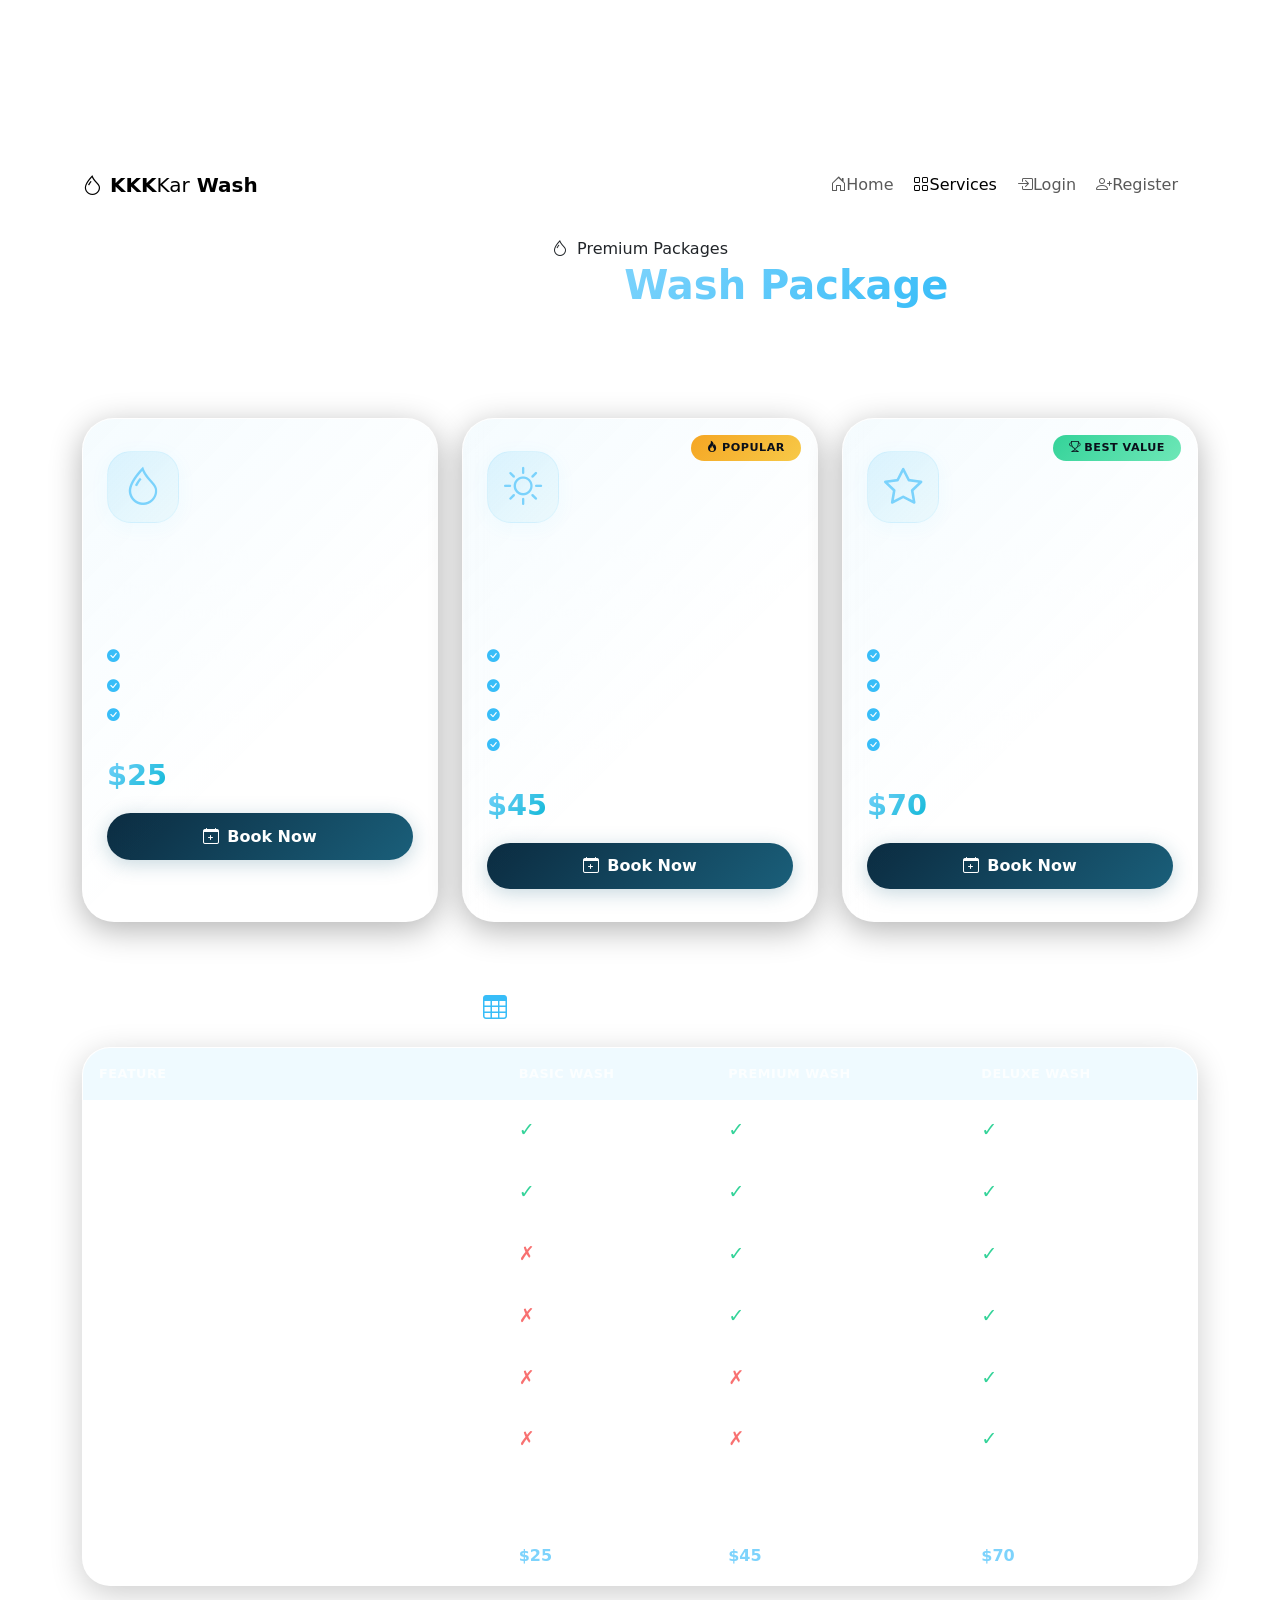
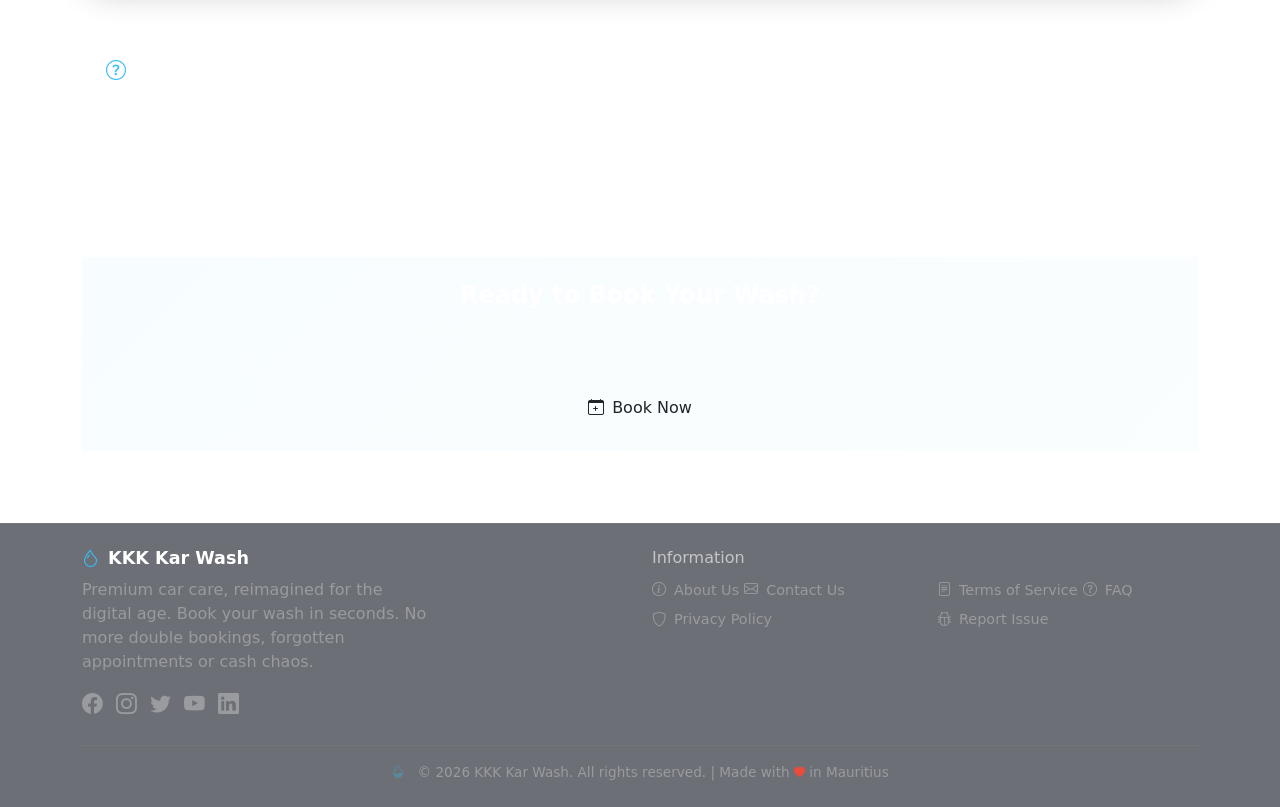
==== services.html @ 6dc49550 "Add files via upload" ====
<!DOCTYPE html>
<html lang="en">
<head>
    <meta charset="UTF-8" />
    <meta name="viewport" content="width=device-width, initial-scale=1.0"/>
    <title>Services · KKK Kar Wash</title>

    <!-- Bootstrap 5 + Icons -->
    <link href="https://cdn.jsdelivr.net/npm/bootstrap@5.3.0-alpha1/dist/css/bootstrap.min.css" rel="stylesheet"/>
    <link rel="stylesheet" href="https://cdn.jsdelivr.net/npm/bootstrap-icons@1.11.3/font/bootstrap-icons.min.css"/>
    
    <!-- Google Fonts -->
    <link href="https://fonts.googleapis.com/css2?family=Inter:opsz,wght@14..32,300;14..32,400;14..32,600;14..32,700;14..32,800&family=Poppins:wght@300;400;600;700&display=swap" rel="stylesheet"/>
    
    <!-- ====== CUSTOM CSS ====== -->
    <link rel="stylesheet" href="css/custom.css"/>

    <style>
        /* Services page specific styles */
        .service-header {
            text-align: center;
            margin-bottom: 3rem;
        }
        .service-header h2 {
            color: #fff;
            font-weight: 700;
            font-size: 2.5rem;
        }
        .service-header p {
            color: rgba(255, 255, 255, 0.5);
            font-size: 1.1rem;
            max-width: 600px;
            margin: 0.5rem auto 0;
        }

        .service-card-wrapper {
            perspective: 800px;
        }
        .service-card {
            background: rgba(255, 255, 255, 0.04);
            backdrop-filter: blur(16px) saturate(1.4);
            -webkit-backdrop-filter: blur(16px) saturate(1.4);
            border-radius: 32px;
            border: 1px solid rgba(255, 255, 255, 0.06);
            box-shadow: 0 8px 32px rgba(0, 0, 0, 0.3);
            transition: 0.5s cubic-bezier(0.23, 1, 0.32, 1);
            padding: 2rem 1.5rem;
            position: relative;
            overflow: hidden;
            transform-style: preserve-3d;
            height: 100%;
            min-height: 340px;
        }
        .service-card::before {
            content: '';
            position: absolute;
            top: 0;
            left: 0;
            width: 100%;
            height: 100%;
            background: linear-gradient(135deg, rgba(56, 189, 248, 0.05), transparent 60%);
            pointer-events: none;
        }
        .service-card:hover {
            transform: translateY(-8px) rotateX(2deg) rotateY(-2deg);
            border-color: rgba(56, 189, 248, 0.2);
            box-shadow: 0 20px 60px rgba(0, 0, 0, 0.5), 0 0 40px rgba(56, 189, 248, 0.05);
        }

        .service-icon-wrap {
            width: 72px;
            height: 72px;
            border-radius: 24px;
            background: linear-gradient(135deg, rgba(56, 189, 248, 0.15), rgba(6, 182, 212, 0.05));
            display: flex;
            align-items: center;
            justify-content: center;
            font-size: 2.4rem;
            color: #7dd3fc;
            margin-bottom: 1.2rem;
            border: 1px solid rgba(56, 189, 248, 0.08);
            box-shadow: 0 4px 20px rgba(56, 189, 248, 0.05);
        }

        .service-card .service-name {
            color: #fff;
            font-weight: 700;
            font-size: 1.4rem;
        }
        .service-card .service-desc {
            color: rgba(255, 255, 255, 0.5);
            font-size: 0.95rem;
            line-height: 1.6;
            margin: 0.5rem 0;
        }
        .service-card .service-price {
            font-size: 1.8rem;
            font-weight: 700;
            background: linear-gradient(135deg, #7dd3fc, #06b6d4);
            -webkit-background-clip: text;
            -webkit-text-fill-color: transparent;
            background-clip: text;
        }
        .service-card .service-duration {
            color: rgba(255, 255, 255, 0.3);
            font-size: 0.9rem;
        }
        .service-card .service-features {
            list-style: none;
            padding: 0;
            margin: 1rem 0 1.5rem;
        }
        .service-card .service-features li {
            color: rgba(255, 255, 255, 0.6);
            font-size: 0.9rem;
            padding: 4px 0;
            display: flex;
            align-items: center;
            gap: 8px;
        }
        .service-card .service-features li i {
            color: #38bdf8;
            font-size: 0.8rem;
        }

        .service-card .btn-book {
            width: 100%;
            padding: 0.7rem;
            font-weight: 600;
            border-radius: 60px;
            background: linear-gradient(135deg, #0b2b40, #1a5f7a);
            border: none;
            color: #fff;
            transition: 0.3s;
            box-shadow: 0 4px 20px rgba(26, 95, 122, 0.25);
        }
        .service-card .btn-book:hover {
            transform: translateY(-2px);
            box-shadow: 0 8px 30px rgba(26, 95, 122, 0.4);
            background: linear-gradient(135deg, #1a5f7a, #2a7f9a);
        }

        .service-card .badge-popular {
            position: absolute;
            top: 1rem;
            right: 1rem;
            background: linear-gradient(135deg, #f5a623, #f7c948);
            color: #0a0f1a;
            font-weight: 700;
            font-size: 0.7rem;
            padding: 0.3rem 1rem;
            border-radius: 40px;
            text-transform: uppercase;
            letter-spacing: 0.5px;
        }
        .service-card .badge-best {
            position: absolute;
            top: 1rem;
            right: 1rem;
            background: linear-gradient(135deg, #34d399, #6ee7b7);
            color: #0a0f1a;
            font-weight: 700;
            font-size: 0.7rem;
            padding: 0.3rem 1rem;
            border-radius: 40px;
            text-transform: uppercase;
            letter-spacing: 0.5px;
        }

        /* Improved Booking Modal */
        .modal-glass .modal-content {
            background: rgba(10, 15, 26, 0.95);
            backdrop-filter: blur(32px) saturate(1.6);
            -webkit-backdrop-filter: blur(32px) saturate(1.6);
            border-radius: 40px;
            border: 1px solid rgba(255, 255, 255, 0.06);
            box-shadow: 0 40px 120px rgba(0, 0, 0, 0.8);
            color: #fff;
            overflow: hidden;
        }
        .modal-glass .modal-header {
            border-bottom: 1px solid rgba(255, 255, 255, 0.05);
            padding: 1.2rem 1.8rem;
        }
        .modal-glass .modal-body {
            padding: 1.8rem;
        }
        .modal-glass .modal-footer {
            border-top: 1px solid rgba(255, 255, 255, 0.05);
            padding: 1.2rem 1.8rem;
        }

        .booking-summary-card {
            background: rgba(56, 189, 248, 0.04);
            border: 1px solid rgba(56, 189, 248, 0.06);
            border-radius: 20px;
            padding: 1.2rem;
            margin-bottom: 1.5rem;
        }
        .booking-summary-card .service-icon-small {
            width: 48px;
            height: 48px;
            border-radius: 14px;
            background: linear-gradient(135deg, rgba(56, 189, 248, 0.12), rgba(6, 182, 212, 0.04));
            display: flex;
            align-items: center;
            justify-content: center;
            font-size: 1.4rem;
            color: #7dd3fc;
            border: 1px solid rgba(56, 189, 248, 0.06);
        }
        .booking-summary-card .service-name-sm {
            color: #fff;
            font-weight: 600;
            font-size: 1.1rem;
        }
        .booking-summary-card .service-price-sm {
            color: #7dd3fc;
            font-weight: 700;
            font-size: 1.2rem;
        }

        .modal-glass .form-label {
            color: rgba(255, 255, 255, 0.6);
            font-weight: 500;
            font-size: 0.85rem;
            margin-bottom: 0.4rem;
        }
        .modal-glass .form-control,
        .modal-glass .form-select {
            background: rgba(255, 255, 255, 0.04);
            border: 1px solid rgba(255, 255, 255, 0.06);
            border-radius: 16px;
            color: #fff;
            padding: 0.8rem 1.2rem;
            font-size: 0.95rem;
            transition: 0.3s;
        }
        .modal-glass .form-control:focus,
        .modal-glass .form-select:focus {
            background: rgba(255, 255, 255, 0.06);
            border-color: rgba(56, 189, 248, 0.3);
            box-shadow: 0 0 0 4px rgba(56, 189, 248, 0.05);
            color: #fff;
        }
        .modal-glass .form-control::placeholder {
            color: rgba(255, 255, 255, 0.2);
        }
        .modal-glass .form-select option {
            background: #0a0f1a;
            color: #fff;
        }

        .step-indicator {
            display: flex;
            justify-content: center;
            align-items: center;
            gap: 0.5rem;
            margin-bottom: 1.5rem;
        }
        .step-indicator .step {
            display: flex;
            align-items: center;
            gap: 0.5rem;
        }
        .step-indicator .step .step-number {
            width: 30px;
            height: 30px;
            border-radius: 50%;
            display: flex;
            align-items: center;
            justify-content: center;
            font-size: 0.8rem;
            font-weight: 700;
            background: rgba(255, 255, 255, 0.04);
            border: 1px solid rgba(255, 255, 255, 0.06);
            color: rgba(255, 255, 255, 0.2);
            transition: 0.3s;
        }
        .step-indicator .step.active .step-number {
            background: linear-gradient(135deg, #1a5f7a, #38bdf8);
            border-color: #38bdf8;
            color: #fff;
            box-shadow: 0 0 30px rgba(56, 189, 248, 0.2);
        }
        .step-indicator .step.completed .step-number {
            background: rgba(52, 211, 153, 0.2);
            border-color: #34d399;
            color: #34d399;
        }
        .step-indicator .step .step-label {
            color: rgba(255, 255, 255, 0.2);
            font-size: 0.75rem;
            font-weight: 500;
            display: none;
        }
        .step-indicator .step.active .step-label {
            color: rgba(255, 255, 255, 0.6);
        }
        .step-indicator .step-line {
            width: 40px;
            height: 1px;
            background: rgba(255, 255, 255, 0.06);
        }
        .step-indicator .step-line.active {
            background: rgba(56, 189, 248, 0.2);
        }

        .time-slots-grid {
            display: grid;
            grid-template-columns: repeat(auto-fill, minmax(80px, 1fr));
            gap: 0.6rem;
            margin-top: 0.5rem;
        }
        .time-slots-grid .time-slot {
            padding: 0.5rem;
            text-align: center;
            border-radius: 12px;
            background: rgba(255, 255, 255, 0.03);
            border: 1px solid rgba(255, 255, 255, 0.06);
            color: rgba(255, 255, 255, 0.3);
            font-size: 0.8rem;
            transition: 0.3s;
            cursor: pointer;
        }
        .time-slots-grid .time-slot:hover:not(.booked) {
            background: rgba(56, 189, 248, 0.06);
            border-color: rgba(56, 189, 248, 0.15);
            color: #fff;
        }
        .time-slots-grid .time-slot.selected {
            background: rgba(56, 189, 248, 0.12);
            border-color: #38bdf8;
            color: #38bdf8;
            box-shadow: 0 0 30px rgba(56, 189, 248, 0.05);
        }
        .time-slots-grid .time-slot.booked {
            opacity: 0.3;
            cursor: not-allowed;
            text-decoration: line-through;
        }
        .time-slots-grid .time-slot.booked:hover {
            background: rgba(255, 255, 255, 0.03);
            border-color: rgba(255, 255, 255, 0.06);
            color: rgba(255, 255, 255, 0.3);
        }

        .payment-options {
            display: grid;
            grid-template-columns: 1fr 1fr;
            gap: 0.8rem;
            margin-top: 0.5rem;
        }
        .payment-options .payment-option {
            padding: 1rem;
            text-align: center;
            border-radius: 16px;
            background: rgba(255, 255, 255, 0.03);
            border: 1px solid rgba(255, 255, 255, 0.06);
            transition: 0.3s;
            cursor: pointer;
        }
        .payment-options .payment-option:hover {
            background: rgba(56, 189, 248, 0.04);
            border-color: rgba(56, 189, 248, 0.1);
        }
        .payment-options .payment-option.selected {
            background: rgba(56, 189, 248, 0.08);
            border-color: #38bdf8;
            box-shadow: 0 0 30px rgba(56, 189, 248, 0.05);
        }
        .payment-options .payment-option .icon {
            font-size: 1.8rem;
            display: block;
            margin-bottom: 0.3rem;
        }
        .payment-options .payment-option .label {
            color: rgba(255, 255, 255, 0.4);
            font-size: 0.8rem;
            font-weight: 500;
        }
        .payment-options .payment-option.selected .label {
            color: #7dd3fc;
        }

        .booking-success {
            text-align: center;
            padding: 1rem 0;
        }
        .booking-success .icon {
            font-size: 4rem;
            color: #34d399;
            margin-bottom: 1rem;
            animation: successPulse 1.5s ease-in-out infinite;
        }
        @keyframes successPulse {
            0%, 100% { transform: scale(1); }
            50% { transform: scale(1.1); }
        }
        .booking-success h4 {
            color: #fff;
            font-weight: 700;
        }
        .booking-success p {
            color: rgba(255, 255, 255, 0.4);
            font-size: 0.95rem;
            margin: 0.5rem 0;
        }
        .booking-success .booking-ref {
            background: rgba(255, 255, 255, 0.04);
            border: 1px solid rgba(255, 255, 255, 0.06);
            border-radius: 12px;
            padding: 0.8rem;
            display: inline-block;
            margin: 0.5rem 0;
        }
        .booking-success .booking-ref code {
            color: #7dd3fc;
            font-size: 1.1rem;
            font-weight: 600;
            background: transparent;
        }

        .comparison-table {
            background: rgba(255, 255, 255, 0.04);
            backdrop-filter: blur(16px);
            -webkit-backdrop-filter: blur(16px);
            border-radius: 28px;
            border: 1px solid rgba(255, 255, 255, 0.06);
            overflow: hidden;
            box-shadow: 0 8px 32px rgba(0, 0, 0, 0.2);
        }
        .comparison-table thead th {
            background: rgba(56, 189, 248, 0.08);
            color: rgba(255, 255, 255, 0.8);
            font-weight: 600;
            text-transform: uppercase;
            font-size: 0.8rem;
            letter-spacing: 0.5px;
            border-bottom: 1px solid rgba(255, 255, 255, 0.05);
            padding: 1rem;
        }
        .comparison-table tbody td {
            color: rgba(255, 255, 255, 0.7);
            border-bottom: 1px solid rgba(255, 255, 255, 0.03);
            padding: 1rem;
            vertical-align: middle;
        }
        .comparison-table .check-mark {
            color: #34d399;
            font-size: 1.2rem;
        }
        .comparison-table .cross-mark {
            color: #f87171;
            font-size: 1.2rem;
        }

        /* Footer dark theme */
        .footer-light {
            background: rgba(10, 15, 26, 0.6) !important;
            backdrop-filter: blur(16px);
            -webkit-backdrop-filter: blur(16px);
            border-top: 1px solid rgba(255, 255, 255, 0.04);
        }
        .footer-light h5 {
            color: #fff !important;
        }
        .footer-light p {
            color: rgba(255, 255, 255, 0.3) !important;
        }
        .footer-light .footer-heading {
            color: rgba(255, 255, 255, 0.6) !important;
        }
        .footer-links a {
            color: rgba(255, 255, 255, 0.3);
            text-decoration: none;
            transition: 0.3s;
            font-size: 0.9rem;
            padding: 4px 0;
            display: inline-block;
        }
        .footer-links a:hover {
            color: #7dd3fc;
        }
        .social-icons a {
            color: rgba(255, 255, 255, 0.3);
            font-size: 1.3rem;
            transition: 0.3s;
            margin: 0 8px 0 0;
            display: inline-block;
        }
        .social-icons a:hover {
            color: #7dd3fc;
            transform: translateY(-2px);
        }

        @media (max-width: 768px) {
            .service-header h2 {
                font-size: 2rem;
            }
            .service-card {
                min-height: auto;
                padding: 1.5rem;
            }
            .comparison-table {
                font-size: 0.8rem;
            }
            .comparison-table thead th,
            .comparison-table tbody td {
                padding: 0.6rem;
            }
            .step-indicator .step .step-label {
                display: none;
            }
            .step-indicator .step-line {
                width: 20px;
            }
            .time-slots-grid {
                grid-template-columns: repeat(auto-fill, minmax(65px, 1fr));
            }
            .payment-options {
                grid-template-columns: 1fr;
            }
        }
    </style>
</head>
<body>

    <!-- ====== PARTICLES BACKGROUND ====== -->
    <canvas id="particles-canvas"></canvas>

    <!-- ====== GLOW ORBS ====== -->
    <div class="glow-orb glow-orb-1"></div>
    <div class="glow-orb glow-orb-2"></div>
    <div class="glow-orb glow-orb-3"></div>

    <!-- ====== MAIN CONTENT ====== -->
    <div class="main-content">

        <!-- ====== NAVBAR ====== -->
        <nav class="navbar navbar-expand-lg navbar-glass py-2 sticky-top" id="mainNav">
            <div class="container">
                <a class="navbar-brand fw-bold" href="index.html">
                    <i class="bi bi-droplet me-2"></i>KKK<span style="font-weight:300;">Kar</span> Wash
                </a>
                <button class="navbar-toggler" type="button" data-bs-toggle="collapse" data-bs-target="#navMenu">
                    <span class="navbar-toggler-icon"></span>
                </button>
                <div class="collapse navbar-collapse" id="navMenu">
                    <ul class="navbar-nav ms-auto mb-2 mb-lg-0 align-items-lg-center gap-1">
                        <li class="nav-item"><a class="nav-link" href="index.html"><i class="bi bi-house-door"></i>Home</a></li>
                        <li class="nav-item"><a class="nav-link active" href="services.html"><i class="bi bi-grid"></i>Services</a></li>
                        <li class="nav-item" id="navLogin"><a class="nav-link" href="login.html"><i class="bi bi-box-arrow-in-right"></i>Login</a></li>
                        <li class="nav-item" id="navRegister"><a class="nav-link" href="register.html"><i class="bi bi-person-plus"></i>Register</a></li>
                        <li class="nav-item d-none" id="navBookings"><a class="nav-link" href="bookings.html"><i class="bi bi-calendar-check"></i>My Bookings</a></li>
                        <li class="nav-item d-none" id="navProfile"><a class="nav-link" href="profile.html"><i class="bi bi-person"></i>Profile</a></li>
                        <li class="nav-item d-none" id="navAdmin"><a class="nav-link" href="admin/dashboard.html"><i class="bi bi-speedometer2"></i>Dashboard</a></li>
                        <li class="nav-item d-none" id="navLogout"><a class="nav-link" href="#" id="logoutBtn"><i class="bi bi-box-arrow-right"></i>Logout</a></li>
                        <li class="nav-item ms-2" id="userBadge"></li>
                    </ul>
                </div>
            </div>
        </nav>

        <!-- ====== SERVICES CONTENT ====== -->
        <main class="container py-4">

            <!-- Header -->
            <div class="service-header">
                <span class="badge-soft mb-2"><i class="bi bi-droplet me-1"></i> Premium Packages</span>
                <h2>Choose Your <span style="background:linear-gradient(135deg,#7dd3fc,#38bdf8);-webkit-background-clip:text;-webkit-text-fill-color:transparent;">Wash Package</span></h2>
                <p>Select the perfect wash for your vehicle. All packages include professional care and attention to detail.</p>
            </div>

            <!-- Service Cards -->
            <div class="row g-4" id="servicesContainer">
                <!-- Services loaded by JavaScript -->
            </div>

            <!-- Comparison Table -->
            <div class="mt-5">
                <h4 style="color:#fff;font-weight:700;text-align:center;margin-bottom:1.5rem;">
                    <i class="bi bi-table me-2" style="color:#38bdf8;"></i>Package Comparison
                </h4>
                <div class="comparison-table">
                    <div class="table-responsive">
                        <table class="table mb-0">
                            <thead>
                                <tr>
                                    <th>Feature</th>
                                    <th>Basic Wash</th>
                                    <th>Premium Wash</th>
                                    <th>Deluxe Wash</th>
                                </tr>
                            </thead>
                            <tbody>
                                <tr><td><strong>Exterior Hand Wash</strong></td><td><span class="check-mark">✓</span></td><td><span class="check-mark">✓</span></td><td><span class="check-mark">✓</span></td></tr>
                                <tr><td><strong>Tire Shine</strong></td><td><span class="check-mark">✓</span></td><td><span class="check-mark">✓</span></td><td><span class="check-mark">✓</span></td></tr>
                                <tr><td><strong>Interior Vacuum</strong></td><td><span class="cross-mark">✗</span></td><td><span class="check-mark">✓</span></td><td><span class="check-mark">✓</span></td></tr>
                                <tr><td><strong>Dash & Console Wipe</strong></td><td><span class="cross-mark">✗</span></td><td><span class="check-mark">✓</span></td><td><span class="check-mark">✓</span></td></tr>
                                <tr><td><strong>Deep Interior Cleaning</strong></td><td><span class="cross-mark">✗</span></td><td><span class="cross-mark">✗</span></td><td><span class="check-mark">✓</span></td></tr>
                                <tr><td><strong>Premium Wax Protection</strong></td><td><span class="cross-mark">✗</span></td><td><span class="cross-mark">✗</span></td><td><span class="check-mark">✓</span></td></tr>
                                <tr><td><strong>Duration</strong></td><td>30 min</td><td>50 min</td><td>80 min</td></tr>
                                <tr><td><strong>Price</strong></td><td><strong style="color:#7dd3fc;">$25</strong></td><td><strong style="color:#7dd3fc;">$45</strong></td><td><strong style="color:#7dd3fc;">$70</strong></td></tr>
                            </tbody>
                        </table>
                    </div>
                </div>
            </div>

            <!-- FAQ Section -->
            <div class="mt-5 stat-card p-4">
                <h5 style="color:#fff;font-weight:600;"><i class="bi bi-question-circle me-2" style="color:#38bdf8;"></i>Frequently Asked Questions</h5>
                <div class="row g-3 mt-2">
                    <div class="col-md-6">
                        <div style="color:rgba(255,255,255,0.6);font-size:0.9rem;">
                            <strong style="color:#fff;">How long does a wash take?</strong>
                            <p style="margin:0;">Basic: 30 min | Premium: 50 min | Deluxe: 80 min</p>
                        </div>
                    </div>
                    <div class="col-md-6">
                        <div style="color:rgba(255,255,255,0.6);font-size:0.9rem;">
                            <strong style="color:#fff;">Can I reschedule my booking?</strong>
                            <p style="margin:0;">Yes! You can reschedule anytime through "My Bookings".</p>
                        </div>
                    </div>
                    <div class="col-md-6">
                        <div style="color:rgba(255,255,255,0.6);font-size:0.9rem;">
                            <strong style="color:#fff;">What payment methods are accepted?</strong>
                            <p style="margin:0;">Card (simulated) or cash on delivery.</p>
                        </div>
                    </div>
                    <div class="col-md-6">
                        <div style="color:rgba(255,255,255,0.6);font-size:0.9rem;">
                            <strong style="color:#fff;">Do I need to bring anything?</strong>
                            <p style="margin:0;">Just your vehicle! We provide everything needed.</p>
                        </div>
                    </div>
                </div>
            </div>

            <!-- CTA Section -->
            <div class="mt-4 stat-card p-4 text-center" style="background:linear-gradient(135deg, rgba(56,189,248,0.04), rgba(6,182,212,0.02));">
                <h4 style="color:#fff;font-weight:700;">Ready to Book Your Wash?</h4>
                <p style="color:rgba(255,255,255,0.4);max-width:500px;margin:0.5rem auto 1.5rem;">
                    Choose your package, pick a time, and we'll take care of the rest.
                </p>
                <a href="#servicesContainer" class="btn btn-primary-glow" onclick="document.getElementById('servicesContainer').scrollIntoView({behavior:'smooth'})">
                    <i class="bi bi-calendar-plus me-2"></i>Book Now
                </a>
            </div>

        </main>

        <!-- ====== IMPROVED BOOKING MODAL ====== -->
        <div class="modal fade" id="bookingModal" tabindex="-1" aria-hidden="true">
            <div class="modal-dialog modal-dialog-centered modal-lg">
                <div class="modal-content modal-glass">
                    <!-- Header -->
                    <div class="modal-header border-0">
                        <div>
                            <h5 class="modal-title fw-bold">
                                <i class="bi bi-calendar-plus me-2" style="color:#38bdf8;"></i>
                                <span id="modalStepTitle">Book Your Wash</span>
                            </h5>
                            <p class="mb-0" style="color:rgba(255,255,255,0.3);font-size:0.85rem;" id="modalStepSubtitle">Step 1 of 3: Select your date & time</p>
                        </div>
                        <button type="button" class="btn-close btn-close-white" data-bs-dismiss="modal"></button>
                    </div>

                    <!-- Body -->
                    <div class="modal-body">
                        <!-- Step Indicator -->
                        <div class="step-indicator" id="stepIndicator">
                            <div class="step active" data-step="1">
                                <span class="step-number">1</span>
                                <span class="step-label">Date & Time</span>
                            </div>
                            <div class="step-line active"></div>
                            <div class="step" data-step="2">
                                <span class="step-number">2</span>
                                <span class="step-label">Vehicle</span>
                            </div>
                            <div class="step-line"></div>
                            <div class="step" data-step="3">
                                <span class="step-number">3</span>
                                <span class="step-label">Payment</span>
                            </div>
                        </div>

                        <!-- Step 1: Date & Time -->
                        <div id="step1" class="booking-step">
                            <!-- Service Summary -->
                            <div class="booking-summary-card d-flex align-items-center gap-3">
                                <div class="service-icon-small"><i class="bi bi-droplet"></i></div>
                                <div class="flex-grow-1">
                                    <div class="service-name-sm" id="modalServiceName">Basic Wash</div>
                                    <div style="color:rgba(255,255,255,0.3);font-size:0.8rem;"><span id="modalServiceDuration">30</span> min</div>
                                </div>
                                <div class="service-price-sm" id="modalServicePrice">$25</div>
                            </div>

                            <div class="mb-3">
                                <label class="form-label"><i class="bi bi-calendar3 me-1"></i> Select Date</label>
                                <input type="date" class="form-control" id="bookingDate" min="">
                            </div>

                            <div>
                                <label class="form-label"><i class="bi bi-clock me-1"></i> Select Time</label>
                                <div class="time-slots-grid" id="timeSlotsGrid">
                                    <!-- Time slots generated by JavaScript -->
                                </div>
                                <div id="timeSlotError" style="color:#f87171;font-size:0.85rem;display:none;margin-top:0.5rem;">
                                    <i class="bi bi-exclamation-circle me-1"></i> Please select a time slot
                                </div>
                            </div>
                        </div>

                        <!-- Step 2: Vehicle Details -->
                        <div id="step2" class="booking-step" style="display:none;">
                            <div class="mb-3">
                                <label class="form-label"><i class="bi bi-car-front me-1"></i> Vehicle Make/Model</label>
                                <input class="form-control" id="bookingVehicle" placeholder="e.g., Toyota Corolla, BMW X5" value="Sedan">
                                <div style="color:rgba(255,255,255,0.2);font-size:0.75rem;margin-top:0.3rem;">
                                    <i class="bi bi-info-circle me-1"></i> We'll use this to prepare the right equipment
                                </div>
                            </div>
                            <div class="mb-3">
                                <label class="form-label"><i class="bi bi-palette me-1"></i> Vehicle Color</label>
                                <input class="form-control" id="bookingColor" placeholder="e.g., Red, Blue, White" value="White">
                            </div>
                            <div class="mb-3">
                                <label class="form-label"><i class="bi bi-chat me-1"></i> Special Requests</label>
                                <textarea class="form-control" id="bookingNotes" rows="2" placeholder="Any special instructions or requests?"></textarea>
                            </div>
                            <div style="color:rgba(255,255,255,0.2);font-size:0.8rem;">
                                <i class="bi bi-shield-check me-1"></i> Your vehicle information is secure and only used for service purposes.
                            </div>
                        </div>

                        <!-- Step 3: Payment -->
                        <div id="step3" class="booking-step" style="display:none;">
                            <div class="booking-summary-card">
                                <div class="d-flex justify-content-between align-items-center">
                                    <div>
                                        <div style="color:rgba(255,255,255,0.3);font-size:0.8rem;">Total</div>
                                        <div style="color:#fff;font-weight:700;font-size:1.4rem;" id="confirmTotal">$25</div>
                                    </div>
                                    <div style="text-align:right;">
                                        <div style="color:rgba(255,255,255,0.3);font-size:0.8rem;">Service</div>
                                        <div style="color:rgba(255,255,255,0.6);font-size:0.9rem;" id="confirmService">Basic Wash</div>
                                    </div>
                                </div>
                                <hr style="border-color:rgba(255,255,255,0.04);margin:0.8rem 0;">
                                <div class="d-flex justify-content-between" style="color:rgba(255,255,255,0.3);font-size:0.85rem;">
                                    <span><i class="bi bi-calendar3 me-1"></i> <span id="confirmDate">-</span></span>
                                    <span><i class="bi bi-clock me-1"></i> <span id="confirmTime">-</span></span>
                                </div>
                            </div>

                            <label class="form-label"><i class="bi bi-credit-card me-1"></i> Payment Method</label>
                            <div class="payment-options" id="paymentOptions">
                                <div class="payment-option selected" data-method="card" onclick="selectPayment('card')">
                                    <span class="icon">💳</span>
                                    <span class="label">Card Payment</span>
                                </div>
                                <div class="payment-option" data-method="cash" onclick="selectPayment('cash')">
                                    <span class="icon">💰</span>
                                    <span class="label">Cash on Delivery</span>
                                </div>
                            </div>
                            <div style="color:rgba(255,255,255,0.2);font-size:0.8rem;margin-top:0.8rem;">
                                <i class="bi bi-lock me-1"></i> Your payment is secure and encrypted
                            </div>
                        </div>
                    </div>

                    <!-- Footer -->
                    <div class="modal-footer border-0">
                        <button class="btn btn-outline-glow" data-bs-dismiss="modal" style="padding:0.6rem 2rem;" id="cancelBtn">Cancel</button>
                        <button class="btn btn-outline-glow" onclick="prevStep()" id="prevBtn" style="padding:0.6rem 2rem;display:none;">
                            <i class="bi bi-arrow-left me-1"></i>Back
                        </button>
                        <button class="btn btn-primary-glow" onclick="nextStep()" id="nextBtn" style="padding:0.6rem 2rem;">
                            Next <i class="bi bi-arrow-right ms-1"></i>
                        </button>
                        <button class="btn btn-primary-glow" onclick="confirmBooking()" id="confirmBtn" style="padding:0.6rem 2rem;display:none;">
                            <i class="bi bi-check me-1"></i>Confirm Booking
                        </button>
                    </div>
                </div>
            </div>
        </div>

        <!-- ====== SUCCESS MODAL ====== -->
        <div class="modal fade" id="successModal" tabindex="-1" aria-hidden="true">
            <div class="modal-dialog modal-dialog-centered">
                <div class="modal-content modal-glass">
                    <div class="modal-body" style="padding:2.5rem;">
                        <div class="booking-success">
                            <div class="icon"><i class="bi bi-check-circle-fill"></i></div>
                            <h4>Booking Confirmed! 🎉</h4>
                            <p>Your car wash has been booked successfully.</p>
                            <div class="booking-ref">
                                <code id="bookingRef">#KKK-12345</code>
                            </div>
                            <p style="font-size:0.85rem;color:rgba(255,255,255,0.2);">
                                A confirmation has been sent to your email.
                            </p>
                            <div class="d-flex gap-3 justify-content-center mt-3">
                                <a href="bookings.html" class="btn btn-primary-glow" style="padding:0.6rem 2rem;text-decoration:none;">
                                    <i class="bi bi-calendar-check me-1"></i>View My Bookings
                                </a>
                                <button class="btn btn-outline-glow" data-bs-dismiss="modal" style="padding:0.6rem 2rem;">
                                    Close
                                </button>
                            </div>
                        </div>
                    </div>
                </div>
            </div>
        </div>

        <!-- ====== FOOTER ====== -->
        <footer class="footer-light py-4 mt-5">
            <div class="container">
                <div class="row g-4">
                    <div class="col-md-6">
                        <h5 style="font-weight:700;font-size:1.1rem;">
                            <i class="bi bi-droplet me-2" style="color:#38bdf8;"></i>KKK Kar Wash
                        </h5>
                        <p style="max-width:350px;">Premium car care, reimagined for the digital age. Book your wash in seconds. No more double bookings, forgotten appointments or cash chaos.</p>
                        <div class="social-icons mt-2">
                            <a href="#"><i class="bi bi-facebook"></i></a>
                            <a href="#"><i class="bi bi-instagram"></i></a>
                            <a href="#"><i class="bi bi-twitter"></i></a>
                            <a href="#"><i class="bi bi-youtube"></i></a>
                            <a href="#"><i class="bi bi-linkedin"></i></a>
                        </div>
                    </div>
                    <div class="col-md-6">
                        <h6 class="footer-heading">Information</h6>
                        <div class="row">
                            <div class="col-6">
                                <div class="footer-links">
                                    <a href="about.html"><i class="bi bi-info-circle me-2"></i>About Us</a>
                                    <a href="contact.html"><i class="bi bi-envelope me-2"></i>Contact Us</a>
                                    <a href="privacy.html"><i class="bi bi-shield me-2"></i>Privacy Policy</a>
                                </div>
                            </div>
                            <div class="col-6">
                                <div class="footer-links">
                                    <a href="terms.html"><i class="bi bi-file-text me-2"></i>Terms of Service</a>
                                    <a href="faq.html"><i class="bi bi-question-circle me-2"></i>FAQ</a>
                                    <a href="contact.html"><i class="bi bi-bug me-2"></i>Report Issue</a>
                                </div>
                            </div>
                        </div>
                    </div>
                </div>
                <div class="text-center mt-4 pt-3" style="border-top:1px solid rgba(255,255,255,0.04);">
                    <p class="mb-0" style="color:rgba(255,255,255,0.2);font-size:0.85rem;">
                        <i class="bi bi-droplet-half me-2" style="color:rgba(56,189,248,0.3);"></i>
                        &copy; 2026 KKK Kar Wash. All rights reserved. | Made with <i class="bi bi-heart-fill" style="color:#e74c3c;font-size:0.7rem;"></i> in Mauritius
                    </p>
                </div>
            </div>
        </footer>
    </div>

    <!-- ====== SCRIPTS ====== -->
    <script src="https://cdn.jsdelivr.net/npm/bootstrap@5.3.0-alpha1/dist/js/bootstrap.bundle.min.js"></script>
    <script src="js/particles.js"></script>
    <script src="js/common.js"></script>

    <script>
        // ====== API CONFIGURATION ======
        const API_CONFIG = {
            baseURL: 'http://localhost:8080/api',
            headers: {
                'Content-Type': 'application/json'
            }
        };

        // ====== API FUNCTIONS ======
        const API = {
            createBooking: async function(data) {
                // 🔄 REPLACE WITH REAL API CALL WHEN READY
                // For now, saves to localStorage
                return new Promise((resolve) => {
                    setTimeout(() => {
                        const bookingId = Date.now();
                        const bookings = JSON.parse(localStorage.getItem('bookings') || '[]');
                        const user = JSON.parse(localStorage.getItem('user'));
                        const newBooking = {
                            id: bookingId,
                            userId: user ? user.id : 1,
                            ...data,
                            status: 'pending',
                            createdAt: new Date().toISOString()
                        };
                        bookings.push(newBooking);
                        localStorage.setItem('bookings', JSON.stringify(bookings));
                        resolve({ success: true, bookingId: bookingId, message: 'Booking confirmed' });
                    }, 800);
                });
            },
            checkAvailability: async function(date, time) {
                // Mock: Always available except for some hardcoded slots
                const bookedSlots = ['09:00', '13:00', '15:30'];
                return { available: !bookedSlots.includes(time) };
            }
        };

        // ====== SERVICE DATA ======
        const services = [
            { id: 1, name: 'Basic Wash', description: 'A thorough exterior clean that leaves your car sparkling.', price: 25, duration: 30, icon: 'bi-droplet', features: ['Exterior Hand Wash', 'Tire Shine', 'Spotless Drying'], badge: null },
            { id: 2, name: 'Premium Wash', description: 'Complete exterior and interior cleaning for a spotless finish.', price: 45, duration: 50, icon: 'bi-brightness-high', features: ['Exterior Hand Wash', 'Tire Shine', 'Interior Vacuum', 'Dash & Console Wipe'], badge: 'popular' },
            { id: 3, name: 'Deluxe Wash', description: 'The ultimate pampering experience for your vehicle.', price: 70, duration: 80, icon: 'bi-star', features: ['Exterior Hand Wash', 'Tire Shine', 'Deep Interior Cleaning', 'Premium Wax Protection'], badge: 'best' }
        ];

        // ====== STATE ======
        let currentStep = 1;
        let selectedService = null;
        let selectedDate = null;
        let selectedTime = null;
        let selectedPayment = 'card';
        let bookingModal = null;
        let successModal = null;
        const timeSlots = ['09:00', '09:30', '10:00', '10:30', '11:00', '11:30', '13:00', '13:30', '14:00', '14:30', '15:00', '15:30', '16:00', '16:30'];

        // ====== RENDER SERVICES ======
        function renderServices() {
            const container = document.getElementById('servicesContainer');
            
            container.innerHTML = services.map(s => {
                let badgeHtml = '';
                if (s.badge === 'popular') badgeHtml = '<span class="badge-popular"><i class="bi bi-fire me-1"></i>Popular</span>';
                else if (s.badge === 'best') badgeHtml = '<span class="badge-best"><i class="bi bi-trophy me-1"></i>Best Value</span>';

                const featuresHtml = s.features.map(f => `<li><i class="bi bi-check-circle-fill"></i> ${f}</li>`).join('');

                return `
                    <div class="col-md-4 mb-4 service-card-wrapper">
                        <div class="service-card">
                            ${badgeHtml}
                            <div class="service-icon-wrap"><i class="bi ${s.icon}"></i></div>
                            <h4 class="service-name">${s.name}</h4>
                            <p class="service-desc">${s.description}</p>
                            <ul class="service-features">${featuresHtml}</ul>
                            <div class="d-flex justify-content-between align-items-center mb-3">
                                <span class="service-price">$${s.price}</span>
                                <span class="service-duration"><i class="bi bi-clock me-1"></i>${s.duration} min</span>
                            </div>
                            <button class="btn-book book-service-btn" data-id="${s.id}" data-name="${s.name}" data-price="${s.price}" data-duration="${s.duration}">
                                <i class="bi bi-calendar-plus me-2"></i>Book Now
                            </button>
                        </div>
                    </div>
                `;
            }).join('');

            document.querySelectorAll('.book-service-btn').forEach(btn => {
                btn.addEventListener('click', function() {
                    const user = getUser();
                    if (!user) {
                        showToast('Please login to book a service.', 'danger');
                        window.location.href = 'login.html';
                        return;
                    }
                    const id = parseInt(this.dataset.id);
                    const service = services.find(s => s.id === id);
                    if (service) openBookingModal(service);
                });
            });
        }

        // ====== OPEN BOOKING MODAL ======
        function openBookingModal(service) {
            selectedService = service;
            currentStep = 1;
            
            document.getElementById('modalServiceName').textContent = service.name;
            document.getElementById('modalServicePrice').textContent = '$' + service.price;
            document.getElementById('modalServiceDuration').textContent = service.duration;
            document.getElementById('confirmService').textContent = service.name;
            document.getElementById('confirmTotal').textContent = '$' + service.price;
            
            const tomorrow = new Date();
            tomorrow.setDate(tomorrow.getDate() + 1);
            const dateInput = document.getElementById('bookingDate');
            dateInput.min = tomorrow.toISOString().split('T')[0];
            dateInput.value = tomorrow.toISOString().split('T')[0];
            selectedDate = dateInput.value;
            
            selectedTime = null;
            renderTimeSlots();
            updateStepUI();
            
            if (!bookingModal) {
                bookingModal = new bootstrap.Modal(document.getElementById('bookingModal'), { backdrop: 'static', keyboard: false });
            }
            bookingModal.show();
        }

        // ====== RENDER TIME SLOTS ======
        async function renderTimeSlots() {
            const container = document.getElementById('timeSlotsGrid');
            const date = document.getElementById('bookingDate').value;
            if (!date) return;

            container.innerHTML = '<div style="color:rgba(255,255,255,0.2);text-align:center;padding:1rem;">Loading available slots...</div>';

            try {
                const slots = await Promise.all(timeSlots.map(async (time) => {
                    const result = await API.checkAvailability(date, time);
                    return { time, available: result.available };
                }));

                container.innerHTML = slots.map(({ time, available }) => `
                    <div class="time-slot ${!available ? 'booked' : ''} ${selectedTime === time ? 'selected' : ''}" 
                         onclick="${available ? `selectTimeSlot('${time}')` : ''}"
                         style="${!available ? 'cursor:not-allowed;' : ''}">
                        ${time}
                        ${!available ? '<br><span style="font-size:0.6rem;color:rgba(255,255,255,0.1);">Booked</span>' : ''}
                    </div>
                `).join('');
            } catch (error) {
                console.error('Error loading availability:', error);
                container.innerHTML = '<div style="color:#f87171;text-align:center;padding:1rem;font-size:0.85rem;">Failed to load availability. Please refresh.</div>';
            }
        }

        // ====== SELECT TIME SLOT ======
        function selectTimeSlot(time) {
            selectedTime = time;
            document.getElementById('timeSlotError').style.display = 'none';
            renderTimeSlots();
        }

        // ====== STEP NAVIGATION ======
        function nextStep() {
            if (currentStep === 1) {
                const date = document.getElementById('bookingDate').value;
                if (!date) { showToast('Please select a date.', 'danger'); return; }
                if (!selectedTime) { document.getElementById('timeSlotError').style.display = 'block'; return; }
                selectedDate = date;
            }
            if (currentStep < 3) { currentStep++; updateStepUI(); }
        }

        function prevStep() {
            if (currentStep > 1) { currentStep--; updateStepUI(); }
        }

        function updateStepUI() {
            document.getElementById('step1').style.display = currentStep === 1 ? 'block' : 'none';
            document.getElementById('step2').style.display = currentStep === 2 ? 'block' : 'none';
            document.getElementById('step3').style.display = currentStep === 3 ? 'block' : 'none';
            
            document.querySelectorAll('.step-indicator .step').forEach(el => {
                const step = parseInt(el.dataset.step);
                el.classList.toggle('active', step === currentStep);
                el.classList.toggle('completed', step < currentStep);
            });
            document.querySelectorAll('.step-indicator .step-line').forEach((el, index) => {
                el.classList.toggle('active', index < currentStep - 1);
            });
            
            const titles = ['Select Date & Time', 'Vehicle Details', 'Payment'];
            document.getElementById('modalStepSubtitle').textContent = `Step ${currentStep} of 3: ${titles[currentStep - 1]}`;
            
            document.getElementById('prevBtn').style.display = currentStep > 1 ? 'inline-block' : 'none';
            document.getElementById('nextBtn').style.display = currentStep < 3 ? 'inline-block' : 'none';
            document.getElementById('confirmBtn').style.display = currentStep === 3 ? 'inline-block' : 'none';
            
            if (currentStep === 3) {
                document.getElementById('confirmDate').textContent = selectedDate;
                document.getElementById('confirmTime').textContent = selectedTime;
            }
        }

        // ====== SELECT PAYMENT ======
        function selectPayment(method) {
            selectedPayment = method;
            document.querySelectorAll('.payment-options .payment-option').forEach(el => {
                el.classList.toggle('selected', el.dataset.method === method);
            });
        }

        // ====== CONFIRM BOOKING ======
        async function confirmBooking() {
            const user = getUser();
            if (!user) { showToast('Please login to book a service.', 'danger'); return; }

            const bookingData = {
                serviceId: selectedService.id,
                serviceName: selectedService.name,
                date: selectedDate,
                time: selectedTime,
                vehicle: document.getElementById('bookingVehicle').value.trim() || 'Standard',
                color: document.getElementById('bookingColor').value.trim() || 'Not specified',
                notes: document.getElementById('bookingNotes').value.trim(),
                paymentMethod: selectedPayment,
                total: selectedService.price
            };

            const confirmBtn = document.getElementById('confirmBtn');
            const originalText = confirmBtn.innerHTML;
            confirmBtn.disabled = true;
            confirmBtn.innerHTML = '<span class="spinner-border spinner-border-sm me-2" role="status" aria-hidden="true"></span>Processing...';

            try {
                const result = await API.createBooking(bookingData);
                if (result.success) {
                    bookingModal.hide();
                    document.getElementById('bookingRef').textContent = `#KKK-${String(result.bookingId).slice(-6)}`;
                    if (!successModal) {
                        successModal = new bootstrap.Modal(document.getElementById('successModal'), { backdrop: 'static' });
                    }
                    successModal.show();
                    setTimeout(() => {
                        if (selectedPayment === 'card') showToast('💳 Payment processed successfully!', 'success');
                        else showToast('💰 You selected "Cash on delivery".', 'info');
                    }, 500);
                } else {
                    showToast(result.message || '❌ Failed to book. Please try again.', 'danger');
                }
            } catch (error) {
                console.error('Booking error:', error);
                showToast('❌ Network error. Please check your connection.', 'danger');
            } finally {
                confirmBtn.disabled = false;
                confirmBtn.innerHTML = originalText;
            }
        }

        // ====== DATE CHANGE HANDLER ======
        document.addEventListener('DOMContentLoaded', function() {
            const dateInput = document.getElementById('bookingDate');
            if (dateInput) {
                dateInput.addEventListener('change', function() {
                    selectedDate = this.value;
                    selectedTime = null;
                    renderTimeSlots();
                });
            }
        });

        // ====== LOGOUT ======
        document.getElementById('logoutBtn')?.addEventListener('click', function(e) {
            e.preventDefault();
            if (typeof logout === 'function') logout();
            else {
                localStorage.removeItem('user');
                localStorage.removeItem('token');
                window.location.href = 'index.html';
            }
        });

        // ====== INIT ======
        renderServices();
        console.log('✅ Services page loaded successfully!');
        console.log('🔌 API base URL:', API_CONFIG.baseURL);

        // ====== EXPOSE FUNCTIONS ======
        window.selectTimeSlot = selectTimeSlot;
        window.selectPayment = selectPayment;
        window.nextStep = nextStep;
        window.prevStep = prevStep;
        window.confirmBooking = confirmBooking;
        window.API = API;
    </script>
</body>
</html>
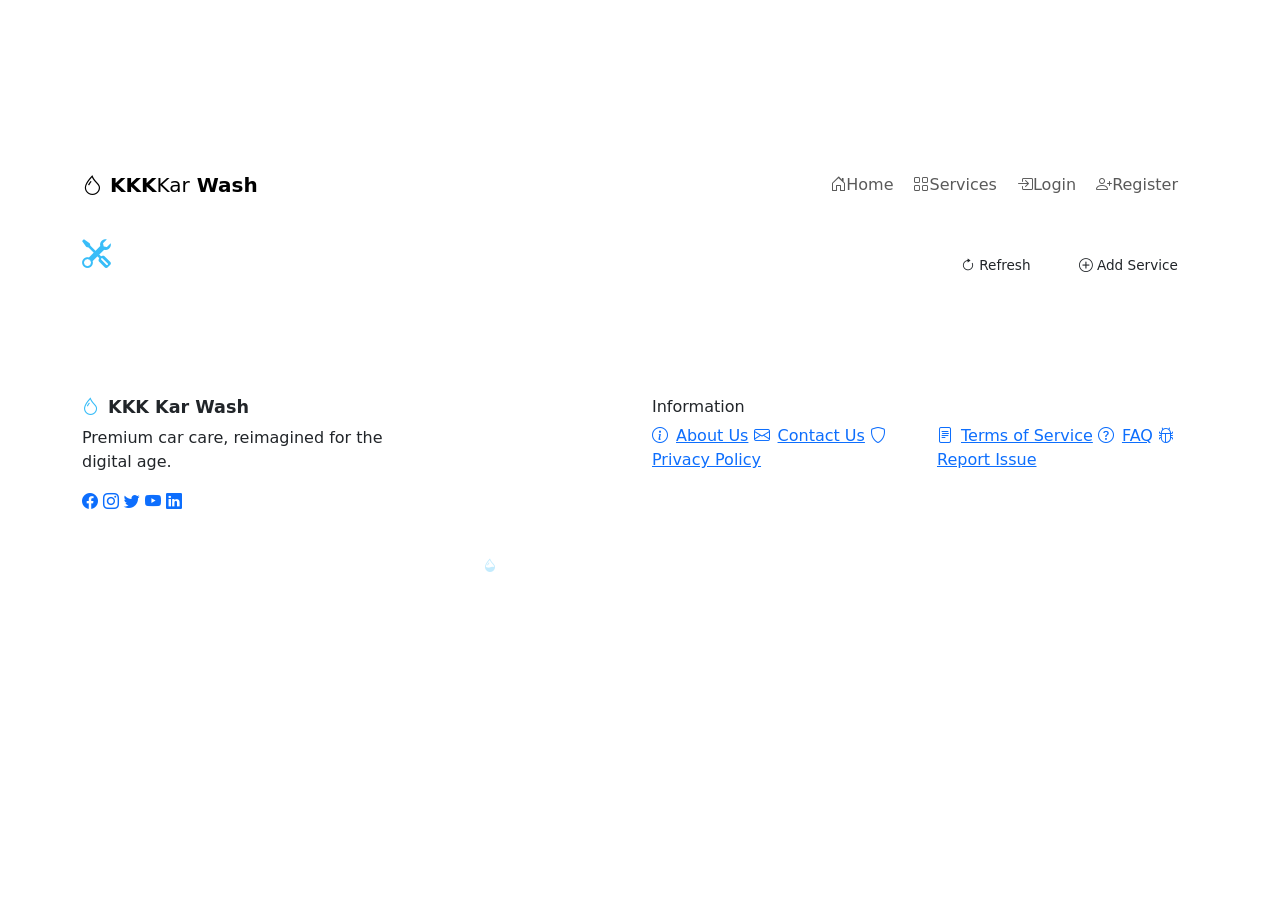
==== commit ebc924cd: "Add files via upload" ====
--- a/services.html
+++ b/services.html
@@ -3,7 +3,7 @@
 <head>
     <meta charset="UTF-8" />
     <meta name="viewport" content="width=device-width, initial-scale=1.0"/>
-    <title>Services · KKK Kar Wash</title>
+    <title>Manage Services · KKK Kar Wash</title>
 
     <!-- Bootstrap 5 + Icons -->
     <link href="https://cdn.jsdelivr.net/npm/bootstrap@5.3.0-alpha1/dist/css/bootstrap.min.css" rel="stylesheet"/>
@@ -13,218 +13,135 @@
     <link href="https://fonts.googleapis.com/css2?family=Inter:opsz,wght@14..32,300;14..32,400;14..32,600;14..32,700;14..32,800&family=Poppins:wght@300;400;600;700&display=swap" rel="stylesheet"/>
     
     <!-- ====== CUSTOM CSS ====== -->
-    <link rel="stylesheet" href="css/custom.css"/>
+    <link rel="stylesheet" href="../css/custom.css"/>
 
     <style>
         /* Services page specific styles */
-        .service-header {
-            text-align: center;
-            margin-bottom: 3rem;
-        }
-        .service-header h2 {
+        .page-header {
+            margin-bottom: 2rem;
+        }
+        .page-header h1 {
             color: #fff;
             font-weight: 700;
-            font-size: 2.5rem;
-        }
-        .service-header p {
-            color: rgba(255, 255, 255, 0.5);
-            font-size: 1.1rem;
-            max-width: 600px;
-            margin: 0.5rem auto 0;
-        }
-
-        .service-card-wrapper {
-            perspective: 800px;
-        }
-        .service-card {
+            font-size: 1.8rem;
+            margin: 0;
+        }
+        .page-header p {
+            color: rgba(255, 255, 255, 0.3);
+            margin: 0;
+            font-size: 0.9rem;
+        }
+
+        /* Service Cards */
+        .service-card-admin {
             background: rgba(255, 255, 255, 0.04);
             backdrop-filter: blur(16px) saturate(1.4);
             -webkit-backdrop-filter: blur(16px) saturate(1.4);
-            border-radius: 32px;
+            border-radius: 24px;
             border: 1px solid rgba(255, 255, 255, 0.06);
-            box-shadow: 0 8px 32px rgba(0, 0, 0, 0.3);
-            transition: 0.5s cubic-bezier(0.23, 1, 0.32, 1);
-            padding: 2rem 1.5rem;
+            padding: 1.5rem;
+            transition: 0.4s cubic-bezier(0.23, 1, 0.32, 1);
+            height: 100%;
             position: relative;
             overflow: hidden;
-            transform-style: preserve-3d;
-            height: 100%;
-            min-height: 340px;
-        }
-        .service-card::before {
-            content: '';
-            position: absolute;
-            top: 0;
-            left: 0;
-            width: 100%;
-            height: 100%;
-            background: linear-gradient(135deg, rgba(56, 189, 248, 0.05), transparent 60%);
-            pointer-events: none;
-        }
-        .service-card:hover {
-            transform: translateY(-8px) rotateX(2deg) rotateY(-2deg);
-            border-color: rgba(56, 189, 248, 0.2);
-            box-shadow: 0 20px 60px rgba(0, 0, 0, 0.5), 0 0 40px rgba(56, 189, 248, 0.05);
-        }
-
-        .service-icon-wrap {
-            width: 72px;
-            height: 72px;
-            border-radius: 24px;
-            background: linear-gradient(135deg, rgba(56, 189, 248, 0.15), rgba(6, 182, 212, 0.05));
-            display: flex;
+        }
+        .service-card-admin:hover {
+            transform: translateY(-4px);
+            border-color: rgba(56, 189, 248, 0.15);
+            box-shadow: 0 12px 40px rgba(0, 0, 0, 0.3);
+        }
+        .service-card-admin .service-icon {
+            width: 56px;
+            height: 56px;
+            border-radius: 16px;
+            background: linear-gradient(135deg, rgba(56, 189, 248, 0.12), rgba(6, 182, 212, 0.04));
+            display: inline-flex;
             align-items: center;
             justify-content: center;
-            font-size: 2.4rem;
+            font-size: 1.6rem;
             color: #7dd3fc;
-            margin-bottom: 1.2rem;
-            border: 1px solid rgba(56, 189, 248, 0.08);
-            box-shadow: 0 4px 20px rgba(56, 189, 248, 0.05);
-        }
-
-        .service-card .service-name {
+            border: 1px solid rgba(56, 189, 248, 0.06);
+            margin-bottom: 1rem;
+        }
+        .service-card-admin .service-name {
             color: #fff;
+            font-weight: 600;
+            font-size: 1.2rem;
+            margin: 0;
+        }
+        .service-card-admin .service-price {
+            color: #7dd3fc;
             font-weight: 700;
             font-size: 1.4rem;
         }
-        .service-card .service-desc {
-            color: rgba(255, 255, 255, 0.5);
-            font-size: 0.95rem;
+        .service-card-admin .service-duration {
+            color: rgba(255, 255, 255, 0.3);
+            font-size: 0.85rem;
+        }
+        .service-card-admin .service-description {
+            color: rgba(255, 255, 255, 0.4);
+            font-size: 0.9rem;
+            margin: 0.5rem 0 1rem;
             line-height: 1.6;
-            margin: 0.5rem 0;
-        }
-        .service-card .service-price {
-            font-size: 1.8rem;
-            font-weight: 700;
-            background: linear-gradient(135deg, #7dd3fc, #06b6d4);
-            -webkit-background-clip: text;
-            -webkit-text-fill-color: transparent;
-            background-clip: text;
-        }
-        .service-card .service-duration {
-            color: rgba(255, 255, 255, 0.3);
+        }
+        .service-card-admin .btn-action {
+            padding: 0.2rem 0.8rem;
+            border-radius: 8px;
+            border: none;
+            font-size: 0.8rem;
+            transition: 0.3s;
+        }
+        .btn-action.edit {
+            background: rgba(56, 189, 248, 0.08);
+            color: #38bdf8;
+        }
+        .btn-action.edit:hover {
+            background: rgba(56, 189, 248, 0.15);
+            color: #7dd3fc;
+        }
+        .btn-action.delete {
+            background: rgba(248, 113, 113, 0.08);
+            color: #f87171;
+        }
+        .btn-action.delete:hover {
+            background: rgba(248, 113, 113, 0.15);
+            color: #fca5a5;
+        }
+
+        /* Empty state */
+        .empty-state {
+            text-align: center;
+            padding: 4rem 1rem;
+        }
+        .empty-state .icon {
+            font-size: 4rem;
+            color: rgba(255, 255, 255, 0.05);
+            margin-bottom: 1rem;
+        }
+        .empty-state h5 {
+            color: rgba(255, 255, 255, 0.4);
+            font-weight: 600;
+        }
+        .empty-state p {
+            color: rgba(255, 255, 255, 0.15);
             font-size: 0.9rem;
         }
-        .service-card .service-features {
-            list-style: none;
-            padding: 0;
-            margin: 1rem 0 1.5rem;
-        }
-        .service-card .service-features li {
-            color: rgba(255, 255, 255, 0.6);
-            font-size: 0.9rem;
-            padding: 4px 0;
-            display: flex;
-            align-items: center;
-            gap: 8px;
-        }
-        .service-card .service-features li i {
-            color: #38bdf8;
-            font-size: 0.8rem;
-        }
-
-        .service-card .btn-book {
-            width: 100%;
-            padding: 0.7rem;
-            font-weight: 600;
-            border-radius: 60px;
-            background: linear-gradient(135deg, #0b2b40, #1a5f7a);
-            border: none;
-            color: #fff;
-            transition: 0.3s;
-            box-shadow: 0 4px 20px rgba(26, 95, 122, 0.25);
-        }
-        .service-card .btn-book:hover {
-            transform: translateY(-2px);
-            box-shadow: 0 8px 30px rgba(26, 95, 122, 0.4);
-            background: linear-gradient(135deg, #1a5f7a, #2a7f9a);
-        }
-
-        .service-card .badge-popular {
-            position: absolute;
-            top: 1rem;
-            right: 1rem;
-            background: linear-gradient(135deg, #f5a623, #f7c948);
-            color: #0a0f1a;
-            font-weight: 700;
-            font-size: 0.7rem;
-            padding: 0.3rem 1rem;
-            border-radius: 40px;
-            text-transform: uppercase;
-            letter-spacing: 0.5px;
-        }
-        .service-card .badge-best {
-            position: absolute;
-            top: 1rem;
-            right: 1rem;
-            background: linear-gradient(135deg, #34d399, #6ee7b7);
-            color: #0a0f1a;
-            font-weight: 700;
-            font-size: 0.7rem;
-            padding: 0.3rem 1rem;
-            border-radius: 40px;
-            text-transform: uppercase;
-            letter-spacing: 0.5px;
-        }
-
-        /* Improved Booking Modal */
+
+        /* Modal */
         .modal-glass .modal-content {
-            background: rgba(10, 15, 26, 0.95);
+            background: rgba(10, 15, 26, 0.92);
             backdrop-filter: blur(32px) saturate(1.6);
             -webkit-backdrop-filter: blur(32px) saturate(1.6);
             border-radius: 40px;
             border: 1px solid rgba(255, 255, 255, 0.06);
             box-shadow: 0 40px 120px rgba(0, 0, 0, 0.8);
             color: #fff;
-            overflow: hidden;
         }
         .modal-glass .modal-header {
             border-bottom: 1px solid rgba(255, 255, 255, 0.05);
-            padding: 1.2rem 1.8rem;
-        }
-        .modal-glass .modal-body {
-            padding: 1.8rem;
         }
         .modal-glass .modal-footer {
             border-top: 1px solid rgba(255, 255, 255, 0.05);
-            padding: 1.2rem 1.8rem;
-        }
-
-        .booking-summary-card {
-            background: rgba(56, 189, 248, 0.04);
-            border: 1px solid rgba(56, 189, 248, 0.06);
-            border-radius: 20px;
-            padding: 1.2rem;
-            margin-bottom: 1.5rem;
-        }
-        .booking-summary-card .service-icon-small {
-            width: 48px;
-            height: 48px;
-            border-radius: 14px;
-            background: linear-gradient(135deg, rgba(56, 189, 248, 0.12), rgba(6, 182, 212, 0.04));
-            display: flex;
-            align-items: center;
-            justify-content: center;
-            font-size: 1.4rem;
-            color: #7dd3fc;
-            border: 1px solid rgba(56, 189, 248, 0.06);
-        }
-        .booking-summary-card .service-name-sm {
-            color: #fff;
-            font-weight: 600;
-            font-size: 1.1rem;
-        }
-        .booking-summary-card .service-price-sm {
-            color: #7dd3fc;
-            font-weight: 700;
-            font-size: 1.2rem;
-        }
-
-        .modal-glass .form-label {
-            color: rgba(255, 255, 255, 0.6);
-            font-weight: 500;
-            font-size: 0.85rem;
-            margin-bottom: 0.4rem;
         }
         .modal-glass .form-control,
         .modal-glass .form-select {
@@ -233,8 +150,6 @@
             border-radius: 16px;
             color: #fff;
             padding: 0.8rem 1.2rem;
-            font-size: 0.95rem;
-            transition: 0.3s;
         }
         .modal-glass .form-control:focus,
         .modal-glass .form-select:focus {
@@ -246,280 +161,28 @@
         .modal-glass .form-control::placeholder {
             color: rgba(255, 255, 255, 0.2);
         }
-        .modal-glass .form-select option {
-            background: #0a0f1a;
-            color: #fff;
-        }
-
-        .step-indicator {
-            display: flex;
-            justify-content: center;
-            align-items: center;
-            gap: 0.5rem;
-            margin-bottom: 1.5rem;
-        }
-        .step-indicator .step {
-            display: flex;
-            align-items: center;
-            gap: 0.5rem;
-        }
-        .step-indicator .step .step-number {
-            width: 30px;
-            height: 30px;
-            border-radius: 50%;
-            display: flex;
-            align-items: center;
-            justify-content: center;
-            font-size: 0.8rem;
-            font-weight: 700;
-            background: rgba(255, 255, 255, 0.04);
-            border: 1px solid rgba(255, 255, 255, 0.06);
-            color: rgba(255, 255, 255, 0.2);
-            transition: 0.3s;
-        }
-        .step-indicator .step.active .step-number {
-            background: linear-gradient(135deg, #1a5f7a, #38bdf8);
-            border-color: #38bdf8;
-            color: #fff;
-            box-shadow: 0 0 30px rgba(56, 189, 248, 0.2);
-        }
-        .step-indicator .step.completed .step-number {
-            background: rgba(52, 211, 153, 0.2);
-            border-color: #34d399;
-            color: #34d399;
-        }
-        .step-indicator .step .step-label {
-            color: rgba(255, 255, 255, 0.2);
-            font-size: 0.75rem;
+        .modal-glass label {
+            color: rgba(255, 255, 255, 0.6);
             font-weight: 500;
-            display: none;
-        }
-        .step-indicator .step.active .step-label {
-            color: rgba(255, 255, 255, 0.6);
-        }
-        .step-indicator .step-line {
-            width: 40px;
-            height: 1px;
-            background: rgba(255, 255, 255, 0.06);
-        }
-        .step-indicator .step-line.active {
-            background: rgba(56, 189, 248, 0.2);
-        }
-
-        .time-slots-grid {
-            display: grid;
-            grid-template-columns: repeat(auto-fill, minmax(80px, 1fr));
-            gap: 0.6rem;
-            margin-top: 0.5rem;
-        }
-        .time-slots-grid .time-slot {
-            padding: 0.5rem;
-            text-align: center;
-            border-radius: 12px;
-            background: rgba(255, 255, 255, 0.03);
-            border: 1px solid rgba(255, 255, 255, 0.06);
-            color: rgba(255, 255, 255, 0.3);
-            font-size: 0.8rem;
-            transition: 0.3s;
-            cursor: pointer;
-        }
-        .time-slots-grid .time-slot:hover:not(.booked) {
-            background: rgba(56, 189, 248, 0.06);
-            border-color: rgba(56, 189, 248, 0.15);
-            color: #fff;
-        }
-        .time-slots-grid .time-slot.selected {
-            background: rgba(56, 189, 248, 0.12);
-            border-color: #38bdf8;
-            color: #38bdf8;
-            box-shadow: 0 0 30px rgba(56, 189, 248, 0.05);
-        }
-        .time-slots-grid .time-slot.booked {
-            opacity: 0.3;
-            cursor: not-allowed;
-            text-decoration: line-through;
-        }
-        .time-slots-grid .time-slot.booked:hover {
-            background: rgba(255, 255, 255, 0.03);
-            border-color: rgba(255, 255, 255, 0.06);
-            color: rgba(255, 255, 255, 0.3);
-        }
-
-        .payment-options {
-            display: grid;
-            grid-template-columns: 1fr 1fr;
-            gap: 0.8rem;
-            margin-top: 0.5rem;
-        }
-        .payment-options .payment-option {
-            padding: 1rem;
-            text-align: center;
-            border-radius: 16px;
-            background: rgba(255, 255, 255, 0.03);
-            border: 1px solid rgba(255, 255, 255, 0.06);
-            transition: 0.3s;
-            cursor: pointer;
-        }
-        .payment-options .payment-option:hover {
-            background: rgba(56, 189, 248, 0.04);
-            border-color: rgba(56, 189, 248, 0.1);
-        }
-        .payment-options .payment-option.selected {
-            background: rgba(56, 189, 248, 0.08);
-            border-color: #38bdf8;
-            box-shadow: 0 0 30px rgba(56, 189, 248, 0.05);
-        }
-        .payment-options .payment-option .icon {
-            font-size: 1.8rem;
-            display: block;
-            margin-bottom: 0.3rem;
-        }
-        .payment-options .payment-option .label {
-            color: rgba(255, 255, 255, 0.4);
-            font-size: 0.8rem;
-            font-weight: 500;
-        }
-        .payment-options .payment-option.selected .label {
-            color: #7dd3fc;
-        }
-
-        .booking-success {
-            text-align: center;
-            padding: 1rem 0;
-        }
-        .booking-success .icon {
-            font-size: 4rem;
-            color: #34d399;
-            margin-bottom: 1rem;
-            animation: successPulse 1.5s ease-in-out infinite;
-        }
-        @keyframes successPulse {
-            0%, 100% { transform: scale(1); }
-            50% { transform: scale(1.1); }
-        }
-        .booking-success h4 {
-            color: #fff;
-            font-weight: 700;
-        }
-        .booking-success p {
-            color: rgba(255, 255, 255, 0.4);
-            font-size: 0.95rem;
-            margin: 0.5rem 0;
-        }
-        .booking-success .booking-ref {
-            background: rgba(255, 255, 255, 0.04);
-            border: 1px solid rgba(255, 255, 255, 0.06);
-            border-radius: 12px;
-            padding: 0.8rem;
-            display: inline-block;
-            margin: 0.5rem 0;
-        }
-        .booking-success .booking-ref code {
-            color: #7dd3fc;
-            font-size: 1.1rem;
-            font-weight: 600;
-            background: transparent;
-        }
-
-        .comparison-table {
-            background: rgba(255, 255, 255, 0.04);
-            backdrop-filter: blur(16px);
-            -webkit-backdrop-filter: blur(16px);
-            border-radius: 28px;
-            border: 1px solid rgba(255, 255, 255, 0.06);
-            overflow: hidden;
-            box-shadow: 0 8px 32px rgba(0, 0, 0, 0.2);
-        }
-        .comparison-table thead th {
-            background: rgba(56, 189, 248, 0.08);
-            color: rgba(255, 255, 255, 0.8);
-            font-weight: 600;
-            text-transform: uppercase;
-            font-size: 0.8rem;
-            letter-spacing: 0.5px;
-            border-bottom: 1px solid rgba(255, 255, 255, 0.05);
-            padding: 1rem;
-        }
-        .comparison-table tbody td {
-            color: rgba(255, 255, 255, 0.7);
-            border-bottom: 1px solid rgba(255, 255, 255, 0.03);
-            padding: 1rem;
-            vertical-align: middle;
-        }
-        .comparison-table .check-mark {
-            color: #34d399;
-            font-size: 1.2rem;
-        }
-        .comparison-table .cross-mark {
-            color: #f87171;
-            font-size: 1.2rem;
-        }
-
-        /* Footer dark theme */
-        .footer-light {
-            background: rgba(10, 15, 26, 0.6) !important;
-            backdrop-filter: blur(16px);
-            -webkit-backdrop-filter: blur(16px);
-            border-top: 1px solid rgba(255, 255, 255, 0.04);
-        }
-        .footer-light h5 {
+        }
+
+        /* Toast override */
+        .toast-glass {
+            background: rgba(10, 15, 26, 0.92) !important;
+            backdrop-filter: blur(20px) saturate(1.4);
+            -webkit-backdrop-filter: blur(20px) saturate(1.4);
+            border: 1px solid rgba(255, 255, 255, 0.06) !important;
+            border-radius: 20px !important;
+            box-shadow: 0 20px 60px rgba(0, 0, 0, 0.5) !important;
             color: #fff !important;
         }
-        .footer-light p {
-            color: rgba(255, 255, 255, 0.3) !important;
-        }
-        .footer-light .footer-heading {
-            color: rgba(255, 255, 255, 0.6) !important;
-        }
-        .footer-links a {
-            color: rgba(255, 255, 255, 0.3);
-            text-decoration: none;
-            transition: 0.3s;
-            font-size: 0.9rem;
-            padding: 4px 0;
-            display: inline-block;
-        }
-        .footer-links a:hover {
-            color: #7dd3fc;
-        }
-        .social-icons a {
-            color: rgba(255, 255, 255, 0.3);
-            font-size: 1.3rem;
-            transition: 0.3s;
-            margin: 0 8px 0 0;
-            display: inline-block;
-        }
-        .social-icons a:hover {
-            color: #7dd3fc;
-            transform: translateY(-2px);
-        }
 
         @media (max-width: 768px) {
-            .service-header h2 {
-                font-size: 2rem;
-            }
-            .service-card {
-                min-height: auto;
-                padding: 1.5rem;
-            }
-            .comparison-table {
-                font-size: 0.8rem;
-            }
-            .comparison-table thead th,
-            .comparison-table tbody td {
-                padding: 0.6rem;
-            }
-            .step-indicator .step .step-label {
-                display: none;
-            }
-            .step-indicator .step-line {
-                width: 20px;
-            }
-            .time-slots-grid {
-                grid-template-columns: repeat(auto-fill, minmax(65px, 1fr));
-            }
-            .payment-options {
-                grid-template-columns: 1fr;
+            .service-card-admin {
+                padding: 1.2rem;
+            }
+            .service-card-admin .service-price {
+                font-size: 1.2rem;
             }
         }
     </style>
@@ -540,7 +203,7 @@
         <!-- ====== NAVBAR ====== -->
         <nav class="navbar navbar-expand-lg navbar-glass py-2 sticky-top" id="mainNav">
             <div class="container">
-                <a class="navbar-brand fw-bold" href="index.html">
+                <a class="navbar-brand fw-bold" href="../index.html">
                     <i class="bi bi-droplet me-2"></i>KKK<span style="font-weight:300;">Kar</span> Wash
                 </a>
                 <button class="navbar-toggler" type="button" data-bs-toggle="collapse" data-bs-target="#navMenu">
@@ -548,13 +211,13 @@
                 </button>
                 <div class="collapse navbar-collapse" id="navMenu">
                     <ul class="navbar-nav ms-auto mb-2 mb-lg-0 align-items-lg-center gap-1">
-                        <li class="nav-item"><a class="nav-link" href="index.html"><i class="bi bi-house-door"></i>Home</a></li>
-                        <li class="nav-item"><a class="nav-link active" href="services.html"><i class="bi bi-grid"></i>Services</a></li>
-                        <li class="nav-item" id="navLogin"><a class="nav-link" href="login.html"><i class="bi bi-box-arrow-in-right"></i>Login</a></li>
-                        <li class="nav-item" id="navRegister"><a class="nav-link" href="register.html"><i class="bi bi-person-plus"></i>Register</a></li>
-                        <li class="nav-item d-none" id="navBookings"><a class="nav-link" href="bookings.html"><i class="bi bi-calendar-check"></i>My Bookings</a></li>
-                        <li class="nav-item d-none" id="navProfile"><a class="nav-link" href="profile.html"><i class="bi bi-person"></i>Profile</a></li>
-                        <li class="nav-item d-none" id="navAdmin"><a class="nav-link" href="admin/dashboard.html"><i class="bi bi-speedometer2"></i>Dashboard</a></li>
+                        <li class="nav-item"><a class="nav-link" href="../index.html"><i class="bi bi-house-door"></i>Home</a></li>
+                        <li class="nav-item"><a class="nav-link" href="../services.html"><i class="bi bi-grid"></i>Services</a></li>
+                        <li class="nav-item" id="navLogin"><a class="nav-link" href="../login.html"><i class="bi bi-box-arrow-in-right"></i>Login</a></li>
+                        <li class="nav-item" id="navRegister"><a class="nav-link" href="../register.html"><i class="bi bi-person-plus"></i>Register</a></li>
+                        <li class="nav-item d-none" id="navBookings"><a class="nav-link" href="../bookings.html"><i class="bi bi-calendar-check"></i>My Bookings</a></li>
+                        <li class="nav-item d-none" id="navProfile"><a class="nav-link" href="../profile.html"><i class="bi bi-person"></i>Profile</a></li>
+                        <li class="nav-item d-none" id="navAdmin"><a class="nav-link active" href="dashboard.html"><i class="bi bi-speedometer2"></i>Dashboard</a></li>
                         <li class="nav-item d-none" id="navLogout"><a class="nav-link" href="#" id="logoutBtn"><i class="bi bi-box-arrow-right"></i>Logout</a></li>
                         <li class="nav-item ms-2" id="userBadge"></li>
                     </ul>
@@ -563,259 +226,117 @@
         </nav>
 
         <!-- ====== SERVICES CONTENT ====== -->
-        <main class="container py-4">
+        <div class="container py-4">
 
             <!-- Header -->
-            <div class="service-header">
-                <span class="badge-soft mb-2"><i class="bi bi-droplet me-1"></i> Premium Packages</span>
-                <h2>Choose Your <span style="background:linear-gradient(135deg,#7dd3fc,#38bdf8);-webkit-background-clip:text;-webkit-text-fill-color:transparent;">Wash Package</span></h2>
-                <p>Select the perfect wash for your vehicle. All packages include professional care and attention to detail.</p>
+            <div class="page-header d-flex justify-content-between align-items-center flex-wrap gap-3">
+                <div>
+                    <h1><i class="bi bi-tools me-2" style="color:#38bdf8;"></i>Manage Services</h1>
+                    <p>Add, edit, and remove service packages</p>
+                </div>
+                <div class="d-flex gap-2">
+                    <button class="btn btn-primary-glow btn-sm" onclick="refreshServices()" style="padding:0.4rem 1.2rem;font-size:0.85rem;">
+                        <i class="bi bi-arrow-clockwise me-1"></i>Refresh
+                    </button>
+                    <button class="btn btn-primary-glow btn-sm" onclick="openAddModal()" style="padding:0.4rem 1.2rem;font-size:0.85rem;">
+                        <i class="bi bi-plus-circle me-1"></i>Add Service
+                    </button>
+                </div>
             </div>
 
-            <!-- Service Cards -->
+            <!-- Services Grid -->
             <div class="row g-4" id="servicesContainer">
                 <!-- Services loaded by JavaScript -->
             </div>
 
-            <!-- Comparison Table -->
-            <div class="mt-5">
-                <h4 style="color:#fff;font-weight:700;text-align:center;margin-bottom:1.5rem;">
-                    <i class="bi bi-table me-2" style="color:#38bdf8;"></i>Package Comparison
-                </h4>
-                <div class="comparison-table">
-                    <div class="table-responsive">
-                        <table class="table mb-0">
-                            <thead>
-                                <tr>
-                                    <th>Feature</th>
-                                    <th>Basic Wash</th>
-                                    <th>Premium Wash</th>
-                                    <th>Deluxe Wash</th>
-                                </tr>
-                            </thead>
-                            <tbody>
-                                <tr><td><strong>Exterior Hand Wash</strong></td><td><span class="check-mark">✓</span></td><td><span class="check-mark">✓</span></td><td><span class="check-mark">✓</span></td></tr>
-                                <tr><td><strong>Tire Shine</strong></td><td><span class="check-mark">✓</span></td><td><span class="check-mark">✓</span></td><td><span class="check-mark">✓</span></td></tr>
-                                <tr><td><strong>Interior Vacuum</strong></td><td><span class="cross-mark">✗</span></td><td><span class="check-mark">✓</span></td><td><span class="check-mark">✓</span></td></tr>
-                                <tr><td><strong>Dash & Console Wipe</strong></td><td><span class="cross-mark">✗</span></td><td><span class="check-mark">✓</span></td><td><span class="check-mark">✓</span></td></tr>
-                                <tr><td><strong>Deep Interior Cleaning</strong></td><td><span class="cross-mark">✗</span></td><td><span class="cross-mark">✗</span></td><td><span class="check-mark">✓</span></td></tr>
-                                <tr><td><strong>Premium Wax Protection</strong></td><td><span class="cross-mark">✗</span></td><td><span class="cross-mark">✗</span></td><td><span class="check-mark">✓</span></td></tr>
-                                <tr><td><strong>Duration</strong></td><td>30 min</td><td>50 min</td><td>80 min</td></tr>
-                                <tr><td><strong>Price</strong></td><td><strong style="color:#7dd3fc;">$25</strong></td><td><strong style="color:#7dd3fc;">$45</strong></td><td><strong style="color:#7dd3fc;">$70</strong></td></tr>
-                            </tbody>
-                        </table>
-                    </div>
-                </div>
-            </div>
-
-            <!-- FAQ Section -->
-            <div class="mt-5 stat-card p-4">
-                <h5 style="color:#fff;font-weight:600;"><i class="bi bi-question-circle me-2" style="color:#38bdf8;"></i>Frequently Asked Questions</h5>
-                <div class="row g-3 mt-2">
-                    <div class="col-md-6">
-                        <div style="color:rgba(255,255,255,0.6);font-size:0.9rem;">
-                            <strong style="color:#fff;">How long does a wash take?</strong>
-                            <p style="margin:0;">Basic: 30 min | Premium: 50 min | Deluxe: 80 min</p>
-                        </div>
-                    </div>
-                    <div class="col-md-6">
-                        <div style="color:rgba(255,255,255,0.6);font-size:0.9rem;">
-                            <strong style="color:#fff;">Can I reschedule my booking?</strong>
-                            <p style="margin:0;">Yes! You can reschedule anytime through "My Bookings".</p>
-                        </div>
-                    </div>
-                    <div class="col-md-6">
-                        <div style="color:rgba(255,255,255,0.6);font-size:0.9rem;">
-                            <strong style="color:#fff;">What payment methods are accepted?</strong>
-                            <p style="margin:0;">Card (simulated) or cash on delivery.</p>
-                        </div>
-                    </div>
-                    <div class="col-md-6">
-                        <div style="color:rgba(255,255,255,0.6);font-size:0.9rem;">
-                            <strong style="color:#fff;">Do I need to bring anything?</strong>
-                            <p style="margin:0;">Just your vehicle! We provide everything needed.</p>
-                        </div>
-                    </div>
-                </div>
-            </div>
-
-            <!-- CTA Section -->
-            <div class="mt-4 stat-card p-4 text-center" style="background:linear-gradient(135deg, rgba(56,189,248,0.04), rgba(6,182,212,0.02));">
-                <h4 style="color:#fff;font-weight:700;">Ready to Book Your Wash?</h4>
-                <p style="color:rgba(255,255,255,0.4);max-width:500px;margin:0.5rem auto 1.5rem;">
-                    Choose your package, pick a time, and we'll take care of the rest.
-                </p>
-                <a href="#servicesContainer" class="btn btn-primary-glow" onclick="document.getElementById('servicesContainer').scrollIntoView({behavior:'smooth'})">
-                    <i class="bi bi-calendar-plus me-2"></i>Book Now
-                </a>
-            </div>
-
-        </main>
-
-        <!-- ====== IMPROVED BOOKING MODAL ====== -->
-        <div class="modal fade" id="bookingModal" tabindex="-1" aria-hidden="true">
-            <div class="modal-dialog modal-dialog-centered modal-lg">
+        </div>
+
+        <!-- ====== ADD/EDIT SERVICE MODAL ====== -->
+        <div class="modal fade" id="serviceModal" tabindex="-1" aria-hidden="true">
+            <div class="modal-dialog modal-dialog-centered">
                 <div class="modal-content modal-glass">
-                    <!-- Header -->
                     <div class="modal-header border-0">
-                        <div>
-                            <h5 class="modal-title fw-bold">
-                                <i class="bi bi-calendar-plus me-2" style="color:#38bdf8;"></i>
-                                <span id="modalStepTitle">Book Your Wash</span>
-                            </h5>
-                            <p class="mb-0" style="color:rgba(255,255,255,0.3);font-size:0.85rem;" id="modalStepSubtitle">Step 1 of 3: Select your date & time</p>
-                        </div>
+                        <h5 class="modal-title fw-bold" id="serviceModalTitle">
+                            <i class="bi bi-plus-circle me-2" style="color:#38bdf8;"></i>Add Service
+                        </h5>
                         <button type="button" class="btn-close btn-close-white" data-bs-dismiss="modal"></button>
                     </div>
-
-                    <!-- Body -->
                     <div class="modal-body">
-                        <!-- Step Indicator -->
-                        <div class="step-indicator" id="stepIndicator">
-                            <div class="step active" data-step="1">
-                                <span class="step-number">1</span>
-                                <span class="step-label">Date & Time</span>
-                            </div>
-                            <div class="step-line active"></div>
-                            <div class="step" data-step="2">
-                                <span class="step-number">2</span>
-                                <span class="step-label">Vehicle</span>
-                            </div>
-                            <div class="step-line"></div>
-                            <div class="step" data-step="3">
-                                <span class="step-number">3</span>
-                                <span class="step-label">Payment</span>
-                            </div>
-                        </div>
-
-                        <!-- Step 1: Date & Time -->
-                        <div id="step1" class="booking-step">
-                            <!-- Service Summary -->
-                            <div class="booking-summary-card d-flex align-items-center gap-3">
-                                <div class="service-icon-small"><i class="bi bi-droplet"></i></div>
-                                <div class="flex-grow-1">
-                                    <div class="service-name-sm" id="modalServiceName">Basic Wash</div>
-                                    <div style="color:rgba(255,255,255,0.3);font-size:0.8rem;"><span id="modalServiceDuration">30</span> min</div>
+                        <form id="serviceForm">
+                            <input type="hidden" id="serviceId">
+                            <div class="mb-3">
+                                <label class="form-label">Service Name <span style="color:#f87171;">*</span></label>
+                                <input type="text" class="form-control" id="serviceName" placeholder="e.g., Basic Wash" required>
+                            </div>
+                            <div class="mb-3">
+                                <label class="form-label">Description <span style="color:#f87171;">*</span></label>
+                                <textarea class="form-control" id="serviceDescription" rows="3" placeholder="Describe the service..." required></textarea>
+                            </div>
+                            <div class="row g-3">
+                                <div class="col-md-6">
+                                    <label class="form-label">Price ($) <span style="color:#f87171;">*</span></label>
+                                    <input type="number" class="form-control" id="servicePrice" placeholder="25.00" step="0.01" min="0" required>
                                 </div>
-                                <div class="service-price-sm" id="modalServicePrice">$25</div>
-                            </div>
-
+                                <div class="col-md-6">
+                                    <label class="form-label">Duration (minutes) <span style="color:#f87171;">*</span></label>
+                                    <input type="number" class="form-control" id="serviceDuration" placeholder="30" min="1" required>
+                                </div>
+                            </div>
+                            <div class="mb-3 mt-3">
+                                <label class="form-label">Icon</label>
+                                <select class="form-select" id="serviceIcon">
+                                    <option value="bi-droplet">💧 Droplet</option>
+                                    <option value="bi-brightness-high">✨ Brightness</option>
+                                    <option value="bi-star">⭐ Star</option>
+                                    <option value="bi-car-front">🚗 Car</option>
+                                    <option value="bi-gear">⚙️ Gear</option>
+                                    <option value="bi-tools">🔧 Tools</option>
+                                    <option value="bi-shield-check">🛡️ Shield</option>
+                                    <option value="bi-rocket">🚀 Rocket</option>
+                                </select>
+                            </div>
                             <div class="mb-3">
-                                <label class="form-label"><i class="bi bi-calendar3 me-1"></i> Select Date</label>
-                                <input type="date" class="form-control" id="bookingDate" min="">
-                            </div>
-
-                            <div>
-                                <label class="form-label"><i class="bi bi-clock me-1"></i> Select Time</label>
-                                <div class="time-slots-grid" id="timeSlotsGrid">
-                                    <!-- Time slots generated by JavaScript -->
-                                </div>
-                                <div id="timeSlotError" style="color:#f87171;font-size:0.85rem;display:none;margin-top:0.5rem;">
-                                    <i class="bi bi-exclamation-circle me-1"></i> Please select a time slot
-                                </div>
-                            </div>
-                        </div>
-
-                        <!-- Step 2: Vehicle Details -->
-                        <div id="step2" class="booking-step" style="display:none;">
-                            <div class="mb-3">
-                                <label class="form-label"><i class="bi bi-car-front me-1"></i> Vehicle Make/Model</label>
-                                <input class="form-control" id="bookingVehicle" placeholder="e.g., Toyota Corolla, BMW X5" value="Sedan">
-                                <div style="color:rgba(255,255,255,0.2);font-size:0.75rem;margin-top:0.3rem;">
-                                    <i class="bi bi-info-circle me-1"></i> We'll use this to prepare the right equipment
-                                </div>
-                            </div>
-                            <div class="mb-3">
-                                <label class="form-label"><i class="bi bi-palette me-1"></i> Vehicle Color</label>
-                                <input class="form-control" id="bookingColor" placeholder="e.g., Red, Blue, White" value="White">
-                            </div>
-                            <div class="mb-3">
-                                <label class="form-label"><i class="bi bi-chat me-1"></i> Special Requests</label>
-                                <textarea class="form-control" id="bookingNotes" rows="2" placeholder="Any special instructions or requests?"></textarea>
-                            </div>
-                            <div style="color:rgba(255,255,255,0.2);font-size:0.8rem;">
-                                <i class="bi bi-shield-check me-1"></i> Your vehicle information is secure and only used for service purposes.
-                            </div>
-                        </div>
-
-                        <!-- Step 3: Payment -->
-                        <div id="step3" class="booking-step" style="display:none;">
-                            <div class="booking-summary-card">
-                                <div class="d-flex justify-content-between align-items-center">
-                                    <div>
-                                        <div style="color:rgba(255,255,255,0.3);font-size:0.8rem;">Total</div>
-                                        <div style="color:#fff;font-weight:700;font-size:1.4rem;" id="confirmTotal">$25</div>
-                                    </div>
-                                    <div style="text-align:right;">
-                                        <div style="color:rgba(255,255,255,0.3);font-size:0.8rem;">Service</div>
-                                        <div style="color:rgba(255,255,255,0.6);font-size:0.9rem;" id="confirmService">Basic Wash</div>
-                                    </div>
-                                </div>
-                                <hr style="border-color:rgba(255,255,255,0.04);margin:0.8rem 0;">
-                                <div class="d-flex justify-content-between" style="color:rgba(255,255,255,0.3);font-size:0.85rem;">
-                                    <span><i class="bi bi-calendar3 me-1"></i> <span id="confirmDate">-</span></span>
-                                    <span><i class="bi bi-clock me-1"></i> <span id="confirmTime">-</span></span>
-                                </div>
-                            </div>
-
-                            <label class="form-label"><i class="bi bi-credit-card me-1"></i> Payment Method</label>
-                            <div class="payment-options" id="paymentOptions">
-                                <div class="payment-option selected" data-method="card" onclick="selectPayment('card')">
-                                    <span class="icon">💳</span>
-                                    <span class="label">Card Payment</span>
-                                </div>
-                                <div class="payment-option" data-method="cash" onclick="selectPayment('cash')">
-                                    <span class="icon">💰</span>
-                                    <span class="label">Cash on Delivery</span>
-                                </div>
-                            </div>
-                            <div style="color:rgba(255,255,255,0.2);font-size:0.8rem;margin-top:0.8rem;">
-                                <i class="bi bi-lock me-1"></i> Your payment is secure and encrypted
-                            </div>
-                        </div>
-                    </div>
-
-                    <!-- Footer -->
+                                <label class="form-label">Features (comma separated)</label>
+                                <input type="text" class="form-control" id="serviceFeatures" placeholder="Exterior Wash, Tire Shine, Interior Vacuum">
+                            </div>
+                        </form>
+                    </div>
                     <div class="modal-footer border-0">
-                        <button class="btn btn-outline-glow" data-bs-dismiss="modal" style="padding:0.6rem 2rem;" id="cancelBtn">Cancel</button>
-                        <button class="btn btn-outline-glow" onclick="prevStep()" id="prevBtn" style="padding:0.6rem 2rem;display:none;">
-                            <i class="bi bi-arrow-left me-1"></i>Back
-                        </button>
-                        <button class="btn btn-primary-glow" onclick="nextStep()" id="nextBtn" style="padding:0.6rem 2rem;">
-                            Next <i class="bi bi-arrow-right ms-1"></i>
-                        </button>
-                        <button class="btn btn-primary-glow" onclick="confirmBooking()" id="confirmBtn" style="padding:0.6rem 2rem;display:none;">
-                            <i class="bi bi-check me-1"></i>Confirm Booking
+                        <button class="btn btn-outline-glow" data-bs-dismiss="modal" style="padding:0.6rem 2rem;">Cancel</button>
+                        <button class="btn btn-primary-glow" onclick="saveService()" style="padding:0.6rem 2rem;">
+                            <i class="bi bi-check me-1"></i><span id="saveBtnText">Save Service</span>
                         </button>
                     </div>
                 </div>
             </div>
         </div>
 
-        <!-- ====== SUCCESS MODAL ====== -->
-        <div class="modal fade" id="successModal" tabindex="-1" aria-hidden="true">
-            <div class="modal-dialog modal-dialog-centered">
+        <!-- ====== DELETE CONFIRMATION MODAL ====== -->
+        <div class="modal fade" id="deleteModal" tabindex="-1" aria-hidden="true">
+            <div class="modal-dialog modal-dialog-centered modal-sm">
                 <div class="modal-content modal-glass">
-                    <div class="modal-body" style="padding:2.5rem;">
-                        <div class="booking-success">
-                            <div class="icon"><i class="bi bi-check-circle-fill"></i></div>
-                            <h4>Booking Confirmed! 🎉</h4>
-                            <p>Your car wash has been booked successfully.</p>
-                            <div class="booking-ref">
-                                <code id="bookingRef">#KKK-12345</code>
-                            </div>
-                            <p style="font-size:0.85rem;color:rgba(255,255,255,0.2);">
-                                A confirmation has been sent to your email.
-                            </p>
-                            <div class="d-flex gap-3 justify-content-center mt-3">
-                                <a href="bookings.html" class="btn btn-primary-glow" style="padding:0.6rem 2rem;text-decoration:none;">
-                                    <i class="bi bi-calendar-check me-1"></i>View My Bookings
-                                </a>
-                                <button class="btn btn-outline-glow" data-bs-dismiss="modal" style="padding:0.6rem 2rem;">
-                                    Close
-                                </button>
-                            </div>
+                    <div class="modal-header border-0">
+                        <h5 class="modal-title fw-bold" style="color:#f87171;">
+                            <i class="bi bi-exclamation-triangle me-2"></i>Confirm Delete
+                        </h5>
+                        <button type="button" class="btn-close btn-close-white" data-bs-dismiss="modal"></button>
+                    </div>
+                    <div class="modal-body text-center">
+                        <div style="font-size:3rem;color:#f87171;margin-bottom:1rem;">
+                            <i class="bi bi-trash"></i>
                         </div>
+                        <p style="color:rgba(255,255,255,0.6);">
+                            Are you sure you want to delete <strong id="deleteServiceName" style="color:#fff;"></strong>?
+                        </p>
+                        <p style="color:rgba(255,255,255,0.2);font-size:0.85rem;">
+                            This action cannot be undone.
+                        </p>
+                    </div>
+                    <div class="modal-footer border-0 justify-content-center">
+                        <button class="btn btn-outline-glow" data-bs-dismiss="modal" style="padding:0.5rem 2rem;">Cancel</button>
+                        <button class="btn btn-danger" onclick="confirmDelete()" style="padding:0.5rem 2rem;border-radius:60px;background:#dc2626;border:none;">
+                            <i class="bi bi-trash me-1"></i>Delete
+                        </button>
                     </div>
                 </div>
             </div>
@@ -829,7 +350,7 @@
                         <h5 style="font-weight:700;font-size:1.1rem;">
                             <i class="bi bi-droplet me-2" style="color:#38bdf8;"></i>KKK Kar Wash
                         </h5>
-                        <p style="max-width:350px;">Premium car care, reimagined for the digital age. Book your wash in seconds. No more double bookings, forgotten appointments or cash chaos.</p>
+                        <p style="max-width:350px;">Premium car care, reimagined for the digital age.</p>
                         <div class="social-icons mt-2">
                             <a href="#"><i class="bi bi-facebook"></i></a>
                             <a href="#"><i class="bi bi-instagram"></i></a>
@@ -843,16 +364,16 @@
                         <div class="row">
                             <div class="col-6">
                                 <div class="footer-links">
-                                    <a href="about.html"><i class="bi bi-info-circle me-2"></i>About Us</a>
-                                    <a href="contact.html"><i class="bi bi-envelope me-2"></i>Contact Us</a>
-                                    <a href="privacy.html"><i class="bi bi-shield me-2"></i>Privacy Policy</a>
+                                    <a href="../about.html"><i class="bi bi-info-circle me-2"></i>About Us</a>
+                                    <a href="../contact.html"><i class="bi bi-envelope me-2"></i>Contact Us</a>
+                                    <a href="#"><i class="bi bi-shield me-2"></i>Privacy Policy</a>
                                 </div>
                             </div>
                             <div class="col-6">
                                 <div class="footer-links">
-                                    <a href="terms.html"><i class="bi bi-file-text me-2"></i>Terms of Service</a>
-                                    <a href="faq.html"><i class="bi bi-question-circle me-2"></i>FAQ</a>
-                                    <a href="contact.html"><i class="bi bi-bug me-2"></i>Report Issue</a>
+                                    <a href="#"><i class="bi bi-file-text me-2"></i>Terms of Service</a>
+                                    <a href="#"><i class="bi bi-question-circle me-2"></i>FAQ</a>
+                                    <a href="#"><i class="bi bi-bug me-2"></i>Report Issue</a>
                                 </div>
                             </div>
                         </div>
@@ -861,7 +382,7 @@
                 <div class="text-center mt-4 pt-3" style="border-top:1px solid rgba(255,255,255,0.04);">
                     <p class="mb-0" style="color:rgba(255,255,255,0.2);font-size:0.85rem;">
                         <i class="bi bi-droplet-half me-2" style="color:rgba(56,189,248,0.3);"></i>
-                        &copy; 2026 KKK Kar Wash. All rights reserved. | Made with <i class="bi bi-heart-fill" style="color:#e74c3c;font-size:0.7rem;"></i> in Mauritius
+                        &copy; 2026 KKK Kar Wash. All rights reserved.
                     </p>
                 </div>
             </div>
@@ -870,306 +391,421 @@
 
     <!-- ====== SCRIPTS ====== -->
     <script src="https://cdn.jsdelivr.net/npm/bootstrap@5.3.0-alpha1/dist/js/bootstrap.bundle.min.js"></script>
-    <script src="js/particles.js"></script>
-    <script src="js/common.js"></script>
-
+    
+    <!-- ====== PARTICLES ANIMATION ====== -->
+    <script src="../js/particles.js"></script>
+    
+    <!-- ====== COMMON JAVASCRIPT ====== -->
+    <script src="../js/common.js"></script>
+
+    <!-- ====== SERVICES API INTEGRATION ====== -->
     <script>
-        // ====== API CONFIGURATION ======
+        /**
+         * ============================================================
+         * SERVICES API INTEGRATION
+         * 
+         * YOUR FRIEND CAN REPLACE THE MOCK FUNCTIONS BELOW WITH
+         * ACTUAL API CALLS TO THE BACKEND DATABASE
+         * ============================================================
+         */
+
+        // ============================================================
+        // 🔌 API CONFIGURATION
+        // ============================================================
         const API_CONFIG = {
-            baseURL: 'http://localhost:8080/api',
+            baseURL: 'http://localhost:8080/api/admin',
             headers: {
-                'Content-Type': 'application/json'
+                'Content-Type': 'application/json',
+                // 'Authorization': `Bearer ${localStorage.getItem('token')}`
             }
         };
 
-        // ====== API FUNCTIONS ======
+        // ============================================================
+        // 📊 API ENDPOINTS - REPLACE WITH REAL ENDPOINTS
+        // ============================================================
         const API = {
-            createBooking: async function(data) {
-                // 🔄 REPLACE WITH REAL API CALL WHEN READY
-                // For now, saves to localStorage
+            /**
+             * GET /services
+             * Returns: [{ id, name, description, price, duration, icon, features }, ...]
+             */
+            getServices: async function() {
+                // 🔄 REPLACE THIS WITH YOUR ACTUAL API CALL
                 return new Promise((resolve) => {
                     setTimeout(() => {
-                        const bookingId = Date.now();
-                        const bookings = JSON.parse(localStorage.getItem('bookings') || '[]');
-                        const user = JSON.parse(localStorage.getItem('user'));
-                        const newBooking = {
-                            id: bookingId,
-                            userId: user ? user.id : 1,
-                            ...data,
-                            status: 'pending',
-                            createdAt: new Date().toISOString()
-                        };
-                        bookings.push(newBooking);
-                        localStorage.setItem('bookings', JSON.stringify(bookings));
-                        resolve({ success: true, bookingId: bookingId, message: 'Booking confirmed' });
-                    }, 800);
+                        resolve([
+                            { 
+                                id: 1, 
+                                name: 'Basic Wash', 
+                                description: 'Exterior hand wash with premium soap and tire shine.',
+                                price: 25, 
+                                duration: 30, 
+                                icon: 'bi-droplet',
+                                features: ['Exterior Hand Wash', 'Tire Shine', 'Spotless Drying']
+                            },
+                            { 
+                                id: 2, 
+                                name: 'Premium Wash', 
+                                description: 'Complete exterior and interior cleaning for a spotless finish.',
+                                price: 45, 
+                                duration: 50, 
+                                icon: 'bi-brightness-high',
+                                features: ['Exterior Hand Wash', 'Tire Shine', 'Interior Vacuum', 'Dash & Console Wipe']
+                            },
+                            { 
+                                id: 3, 
+                                name: 'Deluxe Wash', 
+                                description: 'The ultimate pampering experience for your vehicle.',
+                                price: 70, 
+                                duration: 80, 
+                                icon: 'bi-star',
+                                features: ['Exterior Hand Wash', 'Tire Shine', 'Deep Interior Cleaning', 'Premium Wax Protection']
+                            }
+                        ]);
+                    }, 300);
                 });
             },
-            checkAvailability: async function(date, time) {
-                // Mock: Always available except for some hardcoded slots
-                const bookedSlots = ['09:00', '13:00', '15:30'];
-                return { available: !bookedSlots.includes(time) };
+
+            /**
+             * POST /services
+             * Creates a new service
+             */
+            createService: async function(data) {
+                // 🔄 REPLACE THIS WITH YOUR ACTUAL API CALL
+                return new Promise((resolve) => {
+                    setTimeout(() => {
+                        resolve({ success: true, message: 'Service created successfully', id: Date.now() });
+                    }, 300);
+                });
+            },
+
+            /**
+             * PUT /services/{id}
+             * Updates a service
+             */
+            updateService: async function(id, data) {
+                // 🔄 REPLACE THIS WITH YOUR ACTUAL API CALL
+                return new Promise((resolve) => {
+                    setTimeout(() => {
+                        resolve({ success: true, message: 'Service updated successfully' });
+                    }, 300);
+                });
+            },
+
+            /**
+             * DELETE /services/{id}
+             * Deletes a service
+             */
+            deleteService: async function(id) {
+                // 🔄 REPLACE THIS WITH YOUR ACTUAL API CALL
+                return new Promise((resolve) => {
+                    setTimeout(() => {
+                        resolve({ success: true, message: 'Service deleted successfully' });
+                    }, 300);
+                });
             }
         };
 
-        // ====== SERVICE DATA ======
-        const services = [
-            { id: 1, name: 'Basic Wash', description: 'A thorough exterior clean that leaves your car sparkling.', price: 25, duration: 30, icon: 'bi-droplet', features: ['Exterior Hand Wash', 'Tire Shine', 'Spotless Drying'], badge: null },
-            { id: 2, name: 'Premium Wash', description: 'Complete exterior and interior cleaning for a spotless finish.', price: 45, duration: 50, icon: 'bi-brightness-high', features: ['Exterior Hand Wash', 'Tire Shine', 'Interior Vacuum', 'Dash & Console Wipe'], badge: 'popular' },
-            { id: 3, name: 'Deluxe Wash', description: 'The ultimate pampering experience for your vehicle.', price: 70, duration: 80, icon: 'bi-star', features: ['Exterior Hand Wash', 'Tire Shine', 'Deep Interior Cleaning', 'Premium Wax Protection'], badge: 'best' }
-        ];
-
-        // ====== STATE ======
-        let currentStep = 1;
-        let selectedService = null;
-        let selectedDate = null;
-        let selectedTime = null;
-        let selectedPayment = 'card';
-        let bookingModal = null;
-        let successModal = null;
-        const timeSlots = ['09:00', '09:30', '10:00', '10:30', '11:00', '11:30', '13:00', '13:30', '14:00', '14:30', '15:00', '15:30', '16:00', '16:30'];
-
-        // ====== RENDER SERVICES ======
-        function renderServices() {
+        // ============================================================
+        // 📦 STATE MANAGEMENT
+        // ============================================================
+        let servicesData = [];
+        let deleteTargetId = null;
+        let serviceModal = null;
+        let deleteModal = null;
+
+        // ============================================================
+        // 🎨 RENDER FUNCTIONS
+        // ============================================================
+
+        function renderServices(services) {
             const container = document.getElementById('servicesContainer');
             
-            container.innerHTML = services.map(s => {
-                let badgeHtml = '';
-                if (s.badge === 'popular') badgeHtml = '<span class="badge-popular"><i class="bi bi-fire me-1"></i>Popular</span>';
-                else if (s.badge === 'best') badgeHtml = '<span class="badge-best"><i class="bi bi-trophy me-1"></i>Best Value</span>';
-
-                const featuresHtml = s.features.map(f => `<li><i class="bi bi-check-circle-fill"></i> ${f}</li>`).join('');
+            if (!services || services.length === 0) {
+                container.innerHTML = `
+                    <div class="col-12">
+                        <div class="empty-state">
+                            <div class="icon"><i class="bi bi-tools"></i></div>
+                            <h5>No services available</h5>
+                            <p>Click the "Add Service" button to create your first service package.</p>
+                        </div>
+                    </div>
+                `;
+                return;
+            }
+
+            container.innerHTML = services.map(service => {
+                const featuresHtml = service.features && service.features.length > 0 
+                    ? service.features.map(f => `<span class="badge-soft me-1 mb-1">${f}</span>`).join('')
+                    : '<span style="color:rgba(255,255,255,0.2);font-size:0.8rem;">No features listed</span>';
 
                 return `
-                    <div class="col-md-4 mb-4 service-card-wrapper">
-                        <div class="service-card">
-                            ${badgeHtml}
-                            <div class="service-icon-wrap"><i class="bi ${s.icon}"></i></div>
-                            <h4 class="service-name">${s.name}</h4>
-                            <p class="service-desc">${s.description}</p>
-                            <ul class="service-features">${featuresHtml}</ul>
-                            <div class="d-flex justify-content-between align-items-center mb-3">
-                                <span class="service-price">$${s.price}</span>
-                                <span class="service-duration"><i class="bi bi-clock me-1"></i>${s.duration} min</span>
-                            </div>
-                            <button class="btn-book book-service-btn" data-id="${s.id}" data-name="${s.name}" data-price="${s.price}" data-duration="${s.duration}">
-                                <i class="bi bi-calendar-plus me-2"></i>Book Now
-                            </button>
+                    <div class="col-md-4 mb-4">
+                        <div class="service-card-admin">
+                            <div class="d-flex justify-content-between align-items-start">
+                                <div class="service-icon"><i class="bi ${service.icon || 'bi-droplet'}"></i></div>
+                                <span class="service-price">$${service.price}</span>
+                            </div>
+                            <h5 class="service-name">${service.name}</h5>
+                            <p class="service-description">${service.description}</p>
+                            <div class="mb-2">
+                                <span class="service-duration"><i class="bi bi-clock me-1"></i>${service.duration} min</span>
+                            </div>
+                            <div class="mb-3">
+                                ${featuresHtml}
+                            </div>
+                            <div class="d-flex gap-2">
+                                <button class="btn-action edit" onclick="openEditModal(${service.id})">
+                                    <i class="bi bi-pencil me-1"></i>Edit
+                                </button>
+                                <button class="btn-action delete" onclick="openDeleteModal(${service.id}, '${service.name}')">
+                                    <i class="bi bi-trash me-1"></i>Delete
+                                </button>
+                            </div>
                         </div>
                     </div>
                 `;
             }).join('');
-
-            document.querySelectorAll('.book-service-btn').forEach(btn => {
-                btn.addEventListener('click', function() {
-                    const user = getUser();
-                    if (!user) {
-                        showToast('Please login to book a service.', 'danger');
-                        window.location.href = 'login.html';
-                        return;
+        }
+
+        // ============================================================
+        // ✏️ CRUD OPERATIONS
+        // ============================================================
+
+        function openAddModal() {
+            document.getElementById('serviceModalTitle').innerHTML = '<i class="bi bi-plus-circle me-2" style="color:#38bdf8;"></i>Add Service';
+            document.getElementById('saveBtnText').textContent = 'Create Service';
+            document.getElementById('serviceForm').reset();
+            document.getElementById('serviceId').value = '';
+            document.getElementById('serviceFeatures').value = '';
+            
+            if (!serviceModal) {
+                serviceModal = new bootstrap.Modal(document.getElementById('serviceModal'));
+            }
+            serviceModal.show();
+        }
+
+        function openEditModal(id) {
+            const service = servicesData.find(s => s.id === id);
+            if (!service) return;
+
+            document.getElementById('serviceModalTitle').innerHTML = '<i class="bi bi-pencil me-2" style="color:#38bdf8;"></i>Edit Service';
+            document.getElementById('saveBtnText').textContent = 'Update Service';
+            document.getElementById('serviceId').value = service.id;
+            document.getElementById('serviceName').value = service.name;
+            document.getElementById('serviceDescription').value = service.description;
+            document.getElementById('servicePrice').value = service.price;
+            document.getElementById('serviceDuration').value = service.duration;
+            document.getElementById('serviceIcon').value = service.icon || 'bi-droplet';
+            document.getElementById('serviceFeatures').value = service.features ? service.features.join(', ') : '';
+
+            if (!serviceModal) {
+                serviceModal = new bootstrap.Modal(document.getElementById('serviceModal'));
+            }
+            serviceModal.show();
+        }
+
+        async function saveService() {
+            const id = document.getElementById('serviceId').value;
+            const name = document.getElementById('serviceName').value.trim();
+            const description = document.getElementById('serviceDescription').value.trim();
+            const price = parseFloat(document.getElementById('servicePrice').value);
+            const duration = parseInt(document.getElementById('serviceDuration').value);
+            const icon = document.getElementById('serviceIcon').value;
+            const features = document.getElementById('serviceFeatures').value
+                .split(',')
+                .map(f => f.trim())
+                .filter(f => f);
+
+            // Validate
+            if (!name) {
+                showToast('Please enter a service name.', 'danger');
+                document.getElementById('serviceName').focus();
+                return;
+            }
+            if (!description) {
+                showToast('Please enter a description.', 'danger');
+                document.getElementById('serviceDescription').focus();
+                return;
+            }
+            if (!price || price <= 0) {
+                showToast('Please enter a valid price.', 'danger');
+                document.getElementById('servicePrice').focus();
+                return;
+            }
+            if (!duration || duration <= 0) {
+                showToast('Please enter a valid duration.', 'danger');
+                document.getElementById('serviceDuration').focus();
+                return;
+            }
+
+            const data = { name, description, price, duration, icon, features };
+
+            try {
+                const saveBtn = document.querySelector('#saveBtnText');
+                const originalText = saveBtn.textContent;
+                saveBtn.textContent = 'Saving...';
+
+                let result;
+                if (id) {
+                    result = await API.updateService(parseInt(id), data);
+                    // Update local data
+                    const index = servicesData.findIndex(s => s.id === parseInt(id));
+                    if (index !== -1) {
+                        servicesData[index] = { ...servicesData[index], ...data };
                     }
-                    const id = parseInt(this.dataset.id);
-                    const service = services.find(s => s.id === id);
-                    if (service) openBookingModal(service);
-                });
-            });
-        }
-
-        // ====== OPEN BOOKING MODAL ======
-        function openBookingModal(service) {
-            selectedService = service;
-            currentStep = 1;
+                    showToast('✅ Service updated successfully!', 'success');
+                } else {
+                    result = await API.createService(data);
+                    const newService = { id: result.id || Date.now(), ...data };
+                    servicesData.push(newService);
+                    showToast('✅ Service created successfully!', 'success');
+                }
+
+                serviceModal.hide();
+                renderServices(servicesData);
+                saveBtn.textContent = originalText;
+            } catch (error) {
+                showToast('❌ Failed to save service.', 'danger');
+                console.error(error);
+            }
+        }
+
+        function openDeleteModal(id, name) {
+            deleteTargetId = id;
+            document.getElementById('deleteServiceName').textContent = name;
             
-            document.getElementById('modalServiceName').textContent = service.name;
-            document.getElementById('modalServicePrice').textContent = '$' + service.price;
-            document.getElementById('modalServiceDuration').textContent = service.duration;
-            document.getElementById('confirmService').textContent = service.name;
-            document.getElementById('confirmTotal').textContent = '$' + service.price;
-            
-            const tomorrow = new Date();
-            tomorrow.setDate(tomorrow.getDate() + 1);
-            const dateInput = document.getElementById('bookingDate');
-            dateInput.min = tomorrow.toISOString().split('T')[0];
-            dateInput.value = tomorrow.toISOString().split('T')[0];
-            selectedDate = dateInput.value;
-            
-            selectedTime = null;
-            renderTimeSlots();
-            updateStepUI();
-            
-            if (!bookingModal) {
-                bookingModal = new bootstrap.Modal(document.getElementById('bookingModal'), { backdrop: 'static', keyboard: false });
-            }
-            bookingModal.show();
-        }
-
-        // ====== RENDER TIME SLOTS ======
-        async function renderTimeSlots() {
-            const container = document.getElementById('timeSlotsGrid');
-            const date = document.getElementById('bookingDate').value;
-            if (!date) return;
-
-            container.innerHTML = '<div style="color:rgba(255,255,255,0.2);text-align:center;padding:1rem;">Loading available slots...</div>';
+            if (!deleteModal) {
+                deleteModal = new bootstrap.Modal(document.getElementById('deleteModal'));
+            }
+            deleteModal.show();
+        }
+
+        async function confirmDelete() {
+            if (!deleteTargetId) return;
 
             try {
-                const slots = await Promise.all(timeSlots.map(async (time) => {
-                    const result = await API.checkAvailability(date, time);
-                    return { time, available: result.available };
-                }));
-
-                container.innerHTML = slots.map(({ time, available }) => `
-                    <div class="time-slot ${!available ? 'booked' : ''} ${selectedTime === time ? 'selected' : ''}" 
-                         onclick="${available ? `selectTimeSlot('${time}')` : ''}"
-                         style="${!available ? 'cursor:not-allowed;' : ''}">
-                        ${time}
-                        ${!available ? '<br><span style="font-size:0.6rem;color:rgba(255,255,255,0.1);">Booked</span>' : ''}
-                    </div>
-                `).join('');
+                await API.deleteService(deleteTargetId);
+                
+                // Remove from local data
+                servicesData = servicesData.filter(s => s.id !== deleteTargetId);
+                
+                deleteModal.hide();
+                renderServices(servicesData);
+                showToast('✅ Service deleted successfully!', 'success');
+                deleteTargetId = null;
             } catch (error) {
-                console.error('Error loading availability:', error);
-                container.innerHTML = '<div style="color:#f87171;text-align:center;padding:1rem;font-size:0.85rem;">Failed to load availability. Please refresh.</div>';
-            }
-        }
-
-        // ====== SELECT TIME SLOT ======
-        function selectTimeSlot(time) {
-            selectedTime = time;
-            document.getElementById('timeSlotError').style.display = 'none';
-            renderTimeSlots();
-        }
-
-        // ====== STEP NAVIGATION ======
-        function nextStep() {
-            if (currentStep === 1) {
-                const date = document.getElementById('bookingDate').value;
-                if (!date) { showToast('Please select a date.', 'danger'); return; }
-                if (!selectedTime) { document.getElementById('timeSlotError').style.display = 'block'; return; }
-                selectedDate = date;
-            }
-            if (currentStep < 3) { currentStep++; updateStepUI(); }
-        }
-
-        function prevStep() {
-            if (currentStep > 1) { currentStep--; updateStepUI(); }
-        }
-
-        function updateStepUI() {
-            document.getElementById('step1').style.display = currentStep === 1 ? 'block' : 'none';
-            document.getElementById('step2').style.display = currentStep === 2 ? 'block' : 'none';
-            document.getElementById('step3').style.display = currentStep === 3 ? 'block' : 'none';
-            
-            document.querySelectorAll('.step-indicator .step').forEach(el => {
-                const step = parseInt(el.dataset.step);
-                el.classList.toggle('active', step === currentStep);
-                el.classList.toggle('completed', step < currentStep);
-            });
-            document.querySelectorAll('.step-indicator .step-line').forEach((el, index) => {
-                el.classList.toggle('active', index < currentStep - 1);
-            });
-            
-            const titles = ['Select Date & Time', 'Vehicle Details', 'Payment'];
-            document.getElementById('modalStepSubtitle').textContent = `Step ${currentStep} of 3: ${titles[currentStep - 1]}`;
-            
-            document.getElementById('prevBtn').style.display = currentStep > 1 ? 'inline-block' : 'none';
-            document.getElementById('nextBtn').style.display = currentStep < 3 ? 'inline-block' : 'none';
-            document.getElementById('confirmBtn').style.display = currentStep === 3 ? 'inline-block' : 'none';
-            
-            if (currentStep === 3) {
-                document.getElementById('confirmDate').textContent = selectedDate;
-                document.getElementById('confirmTime').textContent = selectedTime;
-            }
-        }
-
-        // ====== SELECT PAYMENT ======
-        function selectPayment(method) {
-            selectedPayment = method;
-            document.querySelectorAll('.payment-options .payment-option').forEach(el => {
-                el.classList.toggle('selected', el.dataset.method === method);
-            });
-        }
-
-        // ====== CONFIRM BOOKING ======
-        async function confirmBooking() {
-            const user = getUser();
-            if (!user) { showToast('Please login to book a service.', 'danger'); return; }
-
-            const bookingData = {
-                serviceId: selectedService.id,
-                serviceName: selectedService.name,
-                date: selectedDate,
-                time: selectedTime,
-                vehicle: document.getElementById('bookingVehicle').value.trim() || 'Standard',
-                color: document.getElementById('bookingColor').value.trim() || 'Not specified',
-                notes: document.getElementById('bookingNotes').value.trim(),
-                paymentMethod: selectedPayment,
-                total: selectedService.price
-            };
-
-            const confirmBtn = document.getElementById('confirmBtn');
-            const originalText = confirmBtn.innerHTML;
-            confirmBtn.disabled = true;
-            confirmBtn.innerHTML = '<span class="spinner-border spinner-border-sm me-2" role="status" aria-hidden="true"></span>Processing...';
-
+                showToast('❌ Failed to delete service.', 'danger');
+                console.error(error);
+            }
+        }
+
+        // ============================================================
+        // 🔄 REFRESH FUNCTION
+        // ============================================================
+
+        async function refreshServices() {
             try {
-                const result = await API.createBooking(bookingData);
-                if (result.success) {
-                    bookingModal.hide();
-                    document.getElementById('bookingRef').textContent = `#KKK-${String(result.bookingId).slice(-6)}`;
-                    if (!successModal) {
-                        successModal = new bootstrap.Modal(document.getElementById('successModal'), { backdrop: 'static' });
-                    }
-                    successModal.show();
-                    setTimeout(() => {
-                        if (selectedPayment === 'card') showToast('💳 Payment processed successfully!', 'success');
-                        else showToast('💰 You selected "Cash on delivery".', 'info');
-                    }, 500);
-                } else {
-                    showToast(result.message || '❌ Failed to book. Please try again.', 'danger');
+                const refreshBtn = document.querySelector('[onclick="refreshServices()"]');
+                if (refreshBtn) {
+                    refreshBtn.disabled = true;
+                    refreshBtn.innerHTML = '<span class="spinner-border spinner-border-sm me-1" role="status" aria-hidden="true"></span>Loading...';
                 }
+
+                servicesData = await API.getServices();
+                renderServices(servicesData);
+                showToast('📊 Services refreshed!', 'success');
             } catch (error) {
-                console.error('Booking error:', error);
-                showToast('❌ Network error. Please check your connection.', 'danger');
+                showToast('❌ Failed to load services.', 'danger');
+                console.error(error);
             } finally {
-                confirmBtn.disabled = false;
-                confirmBtn.innerHTML = originalText;
-            }
-        }
-
-        // ====== DATE CHANGE HANDLER ======
-        document.addEventListener('DOMContentLoaded', function() {
-            const dateInput = document.getElementById('bookingDate');
-            if (dateInput) {
-                dateInput.addEventListener('change', function() {
-                    selectedDate = this.value;
-                    selectedTime = null;
-                    renderTimeSlots();
-                });
-            }
-        });
+                const refreshBtn = document.querySelector('[onclick="refreshServices()"]');
+                if (refreshBtn) {
+                    refreshBtn.disabled = false;
+                    refreshBtn.innerHTML = '<i class="bi bi-arrow-clockwise me-1"></i>Refresh';
+                }
+            }
+        }
+
+        // ============================================================
+        // 🚀 INITIALIZATION
+        // ============================================================
 
         // ====== LOGOUT ======
         document.getElementById('logoutBtn')?.addEventListener('click', function(e) {
             e.preventDefault();
-            if (typeof logout === 'function') logout();
-            else {
+            if (typeof logout === 'function') {
+                logout();
+            } else {
                 localStorage.removeItem('user');
                 localStorage.removeItem('token');
-                window.location.href = 'index.html';
+                window.location.href = '../index.html';
             }
         });
 
-        // ====== INIT ======
-        renderServices();
-        console.log('✅ Services page loaded successfully!');
-        console.log('🔌 API base URL:', API_CONFIG.baseURL);
-
-        // ====== EXPOSE FUNCTIONS ======
-        window.selectTimeSlot = selectTimeSlot;
-        window.selectPayment = selectPayment;
-        window.nextStep = nextStep;
-        window.prevStep = prevStep;
-        window.confirmBooking = confirmBooking;
+        // ====== INIT PAGE ======
+        async function initServices() {
+            // Check if user is admin
+            const user = getUser();
+            if (!user || user.role !== 'admin') {
+                showToast('Admin access required.', 'danger');
+                window.location.href = '../index.html';
+                return;
+            }
+
+            await refreshServices();
+
+            console.log('✅ Services page initialized successfully!');
+            console.log('📊 Total services:', servicesData.length);
+            console.log('🔌 To connect to database, replace the API functions above.');
+            console.log('📍 API base URL:', API_CONFIG.baseURL);
+        }
+
+        // Initialize when DOM is ready
+        if (document.readyState === 'loading') {
+            document.addEventListener('DOMContentLoaded', initServices);
+        } else {
+            initServices();
+        }
+
+        // Make functions globally available
+        window.refreshServices = refreshServices;
+        window.openAddModal = openAddModal;
+        window.openEditModal = openEditModal;
+        window.saveService = saveService;
+        window.openDeleteModal = openDeleteModal;
+        window.confirmDelete = confirmDelete;
         window.API = API;
+        window.API_CONFIG = API_CONFIG;
+
+        // ============================================================
+        // 📝 NOTES FOR YOUR FRIEND (THE BACKEND DEVELOPER)
+        // ============================================================
+        /*
+         * 📌 HOW TO CONNECT TO DATABASE:
+         * 
+         * 1. Update API_CONFIG.baseURL to your backend URL
+         * 2. Replace each API function with actual fetch calls
+         * 3. Expected response formats:
+         * 
+         *    GET /services:
+         *    [{ id, name, description, price, duration, icon, features }, ...]
+         * 
+         *    POST /services:
+         *    Request: { name, description, price, duration, icon, features }
+         *    Response: { success: true, message: 'Created', id: 123 }
+         * 
+         *    PUT /services/{id}:
+         *    Request: { name, description, price, duration, icon, features }
+         *    Response: { success: true, message: 'Updated' }
+         * 
+         *    DELETE /services/{id}:
+         *    Response: { success: true, message: 'Deleted' }
+         * 
+         * 4. All endpoints require authentication (JWT token)
+         * 5. CORS must be enabled on the backend
+         * 6. features should be stored as JSON array or comma-separated string
+         */
+        console.log('📝 Backend integration notes printed to console.');
     </script>
 </body>
 </html>
